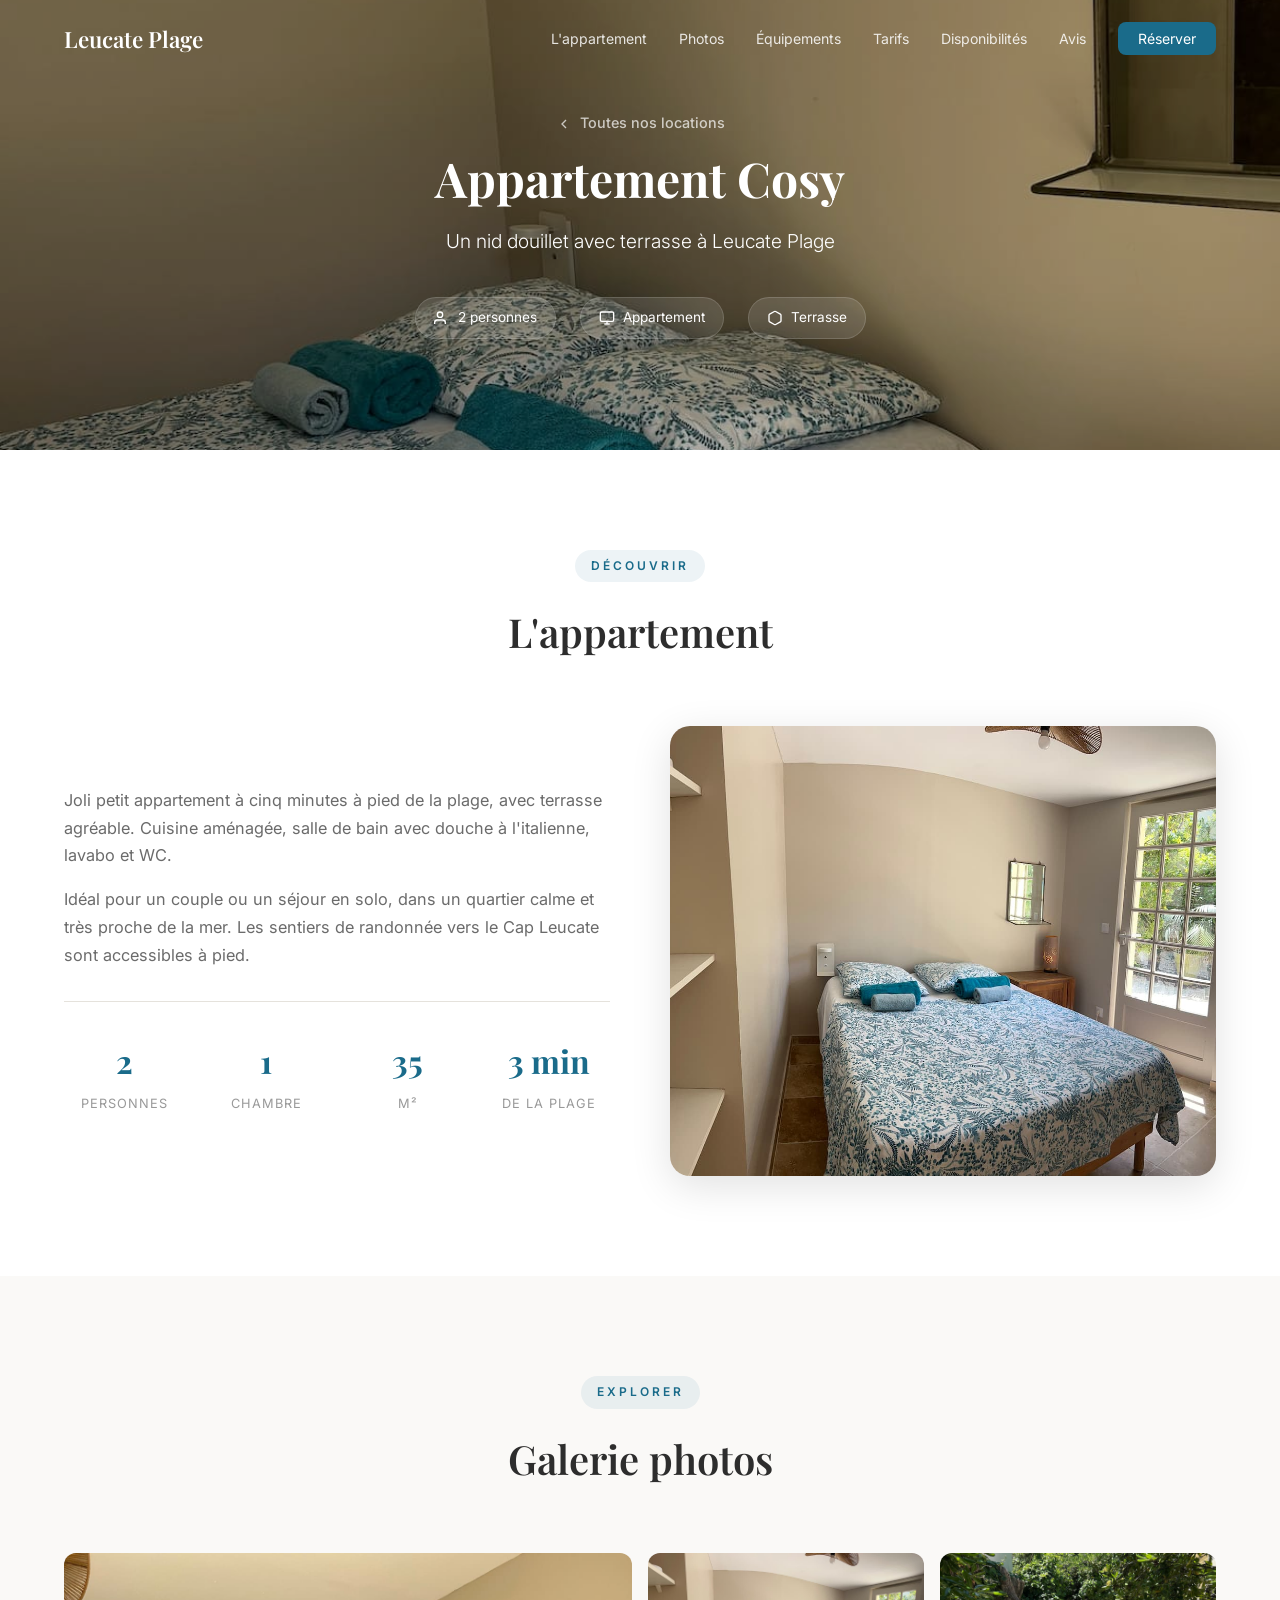
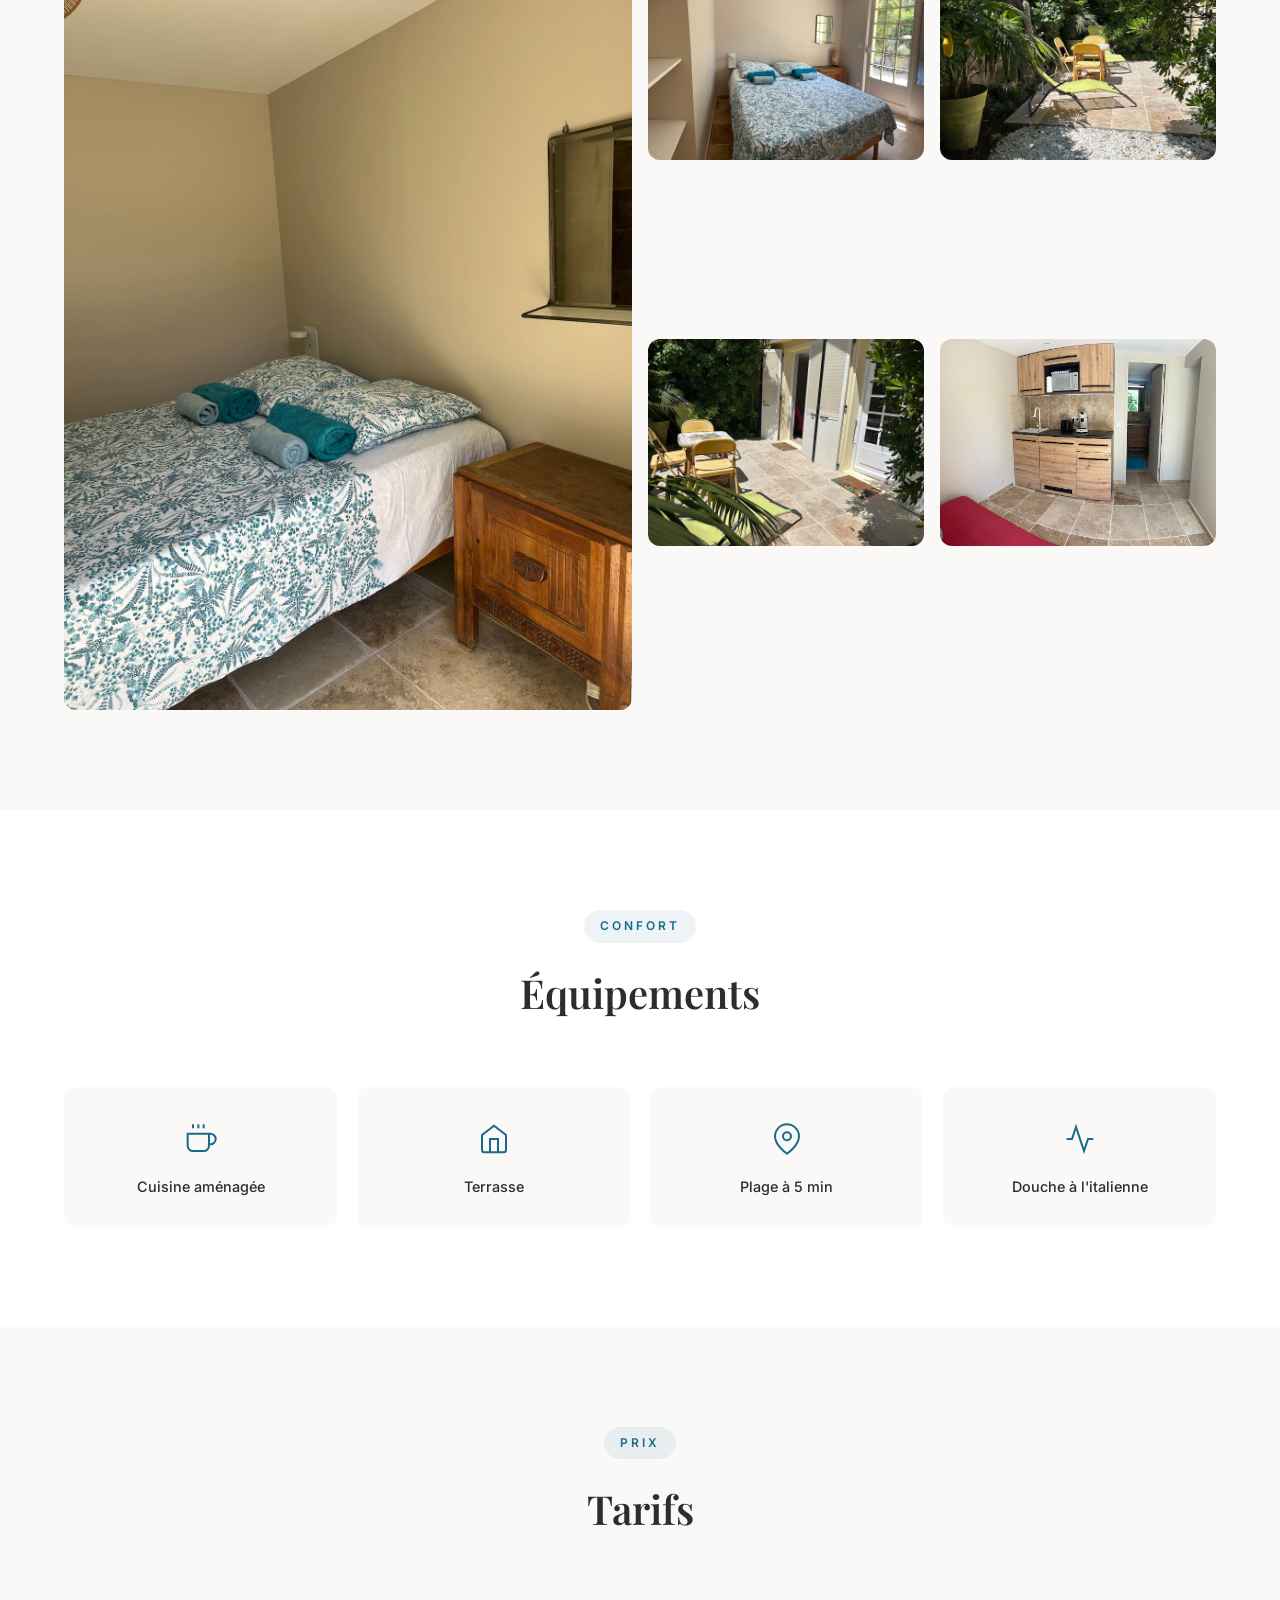
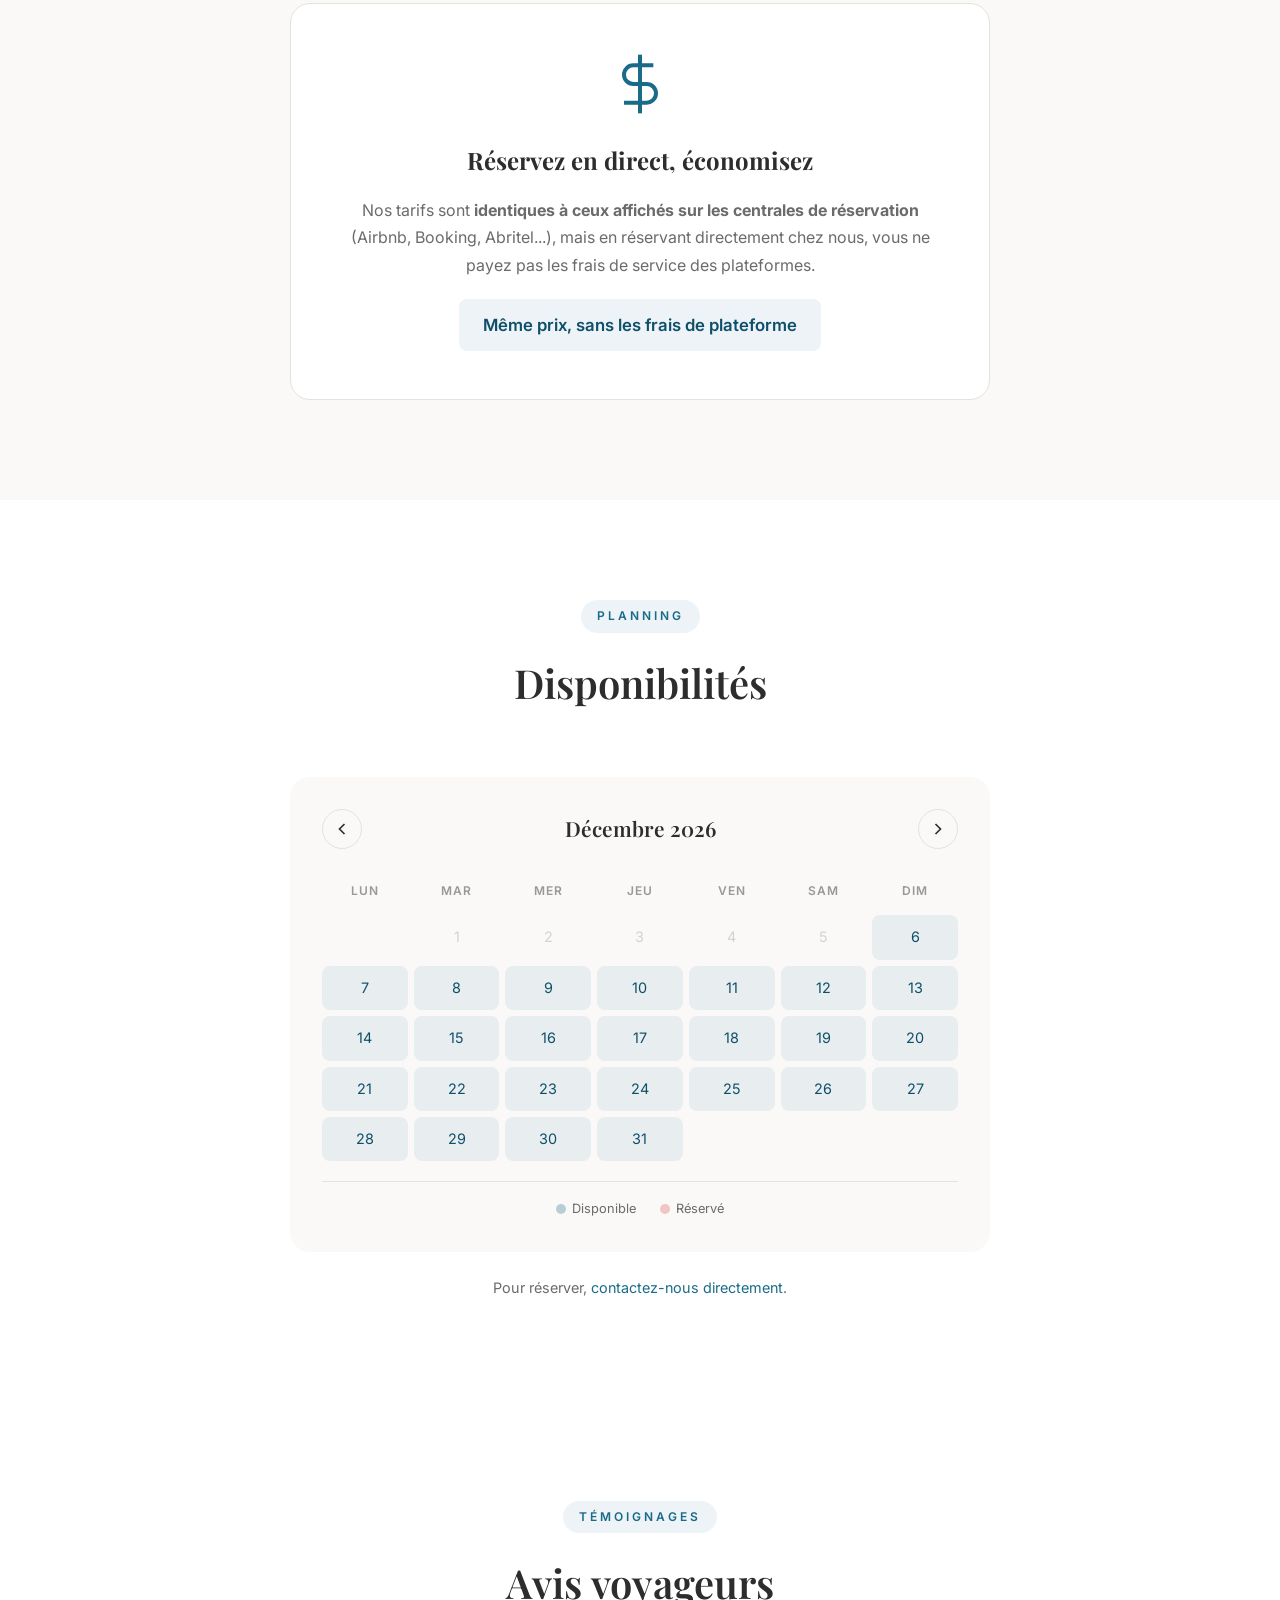
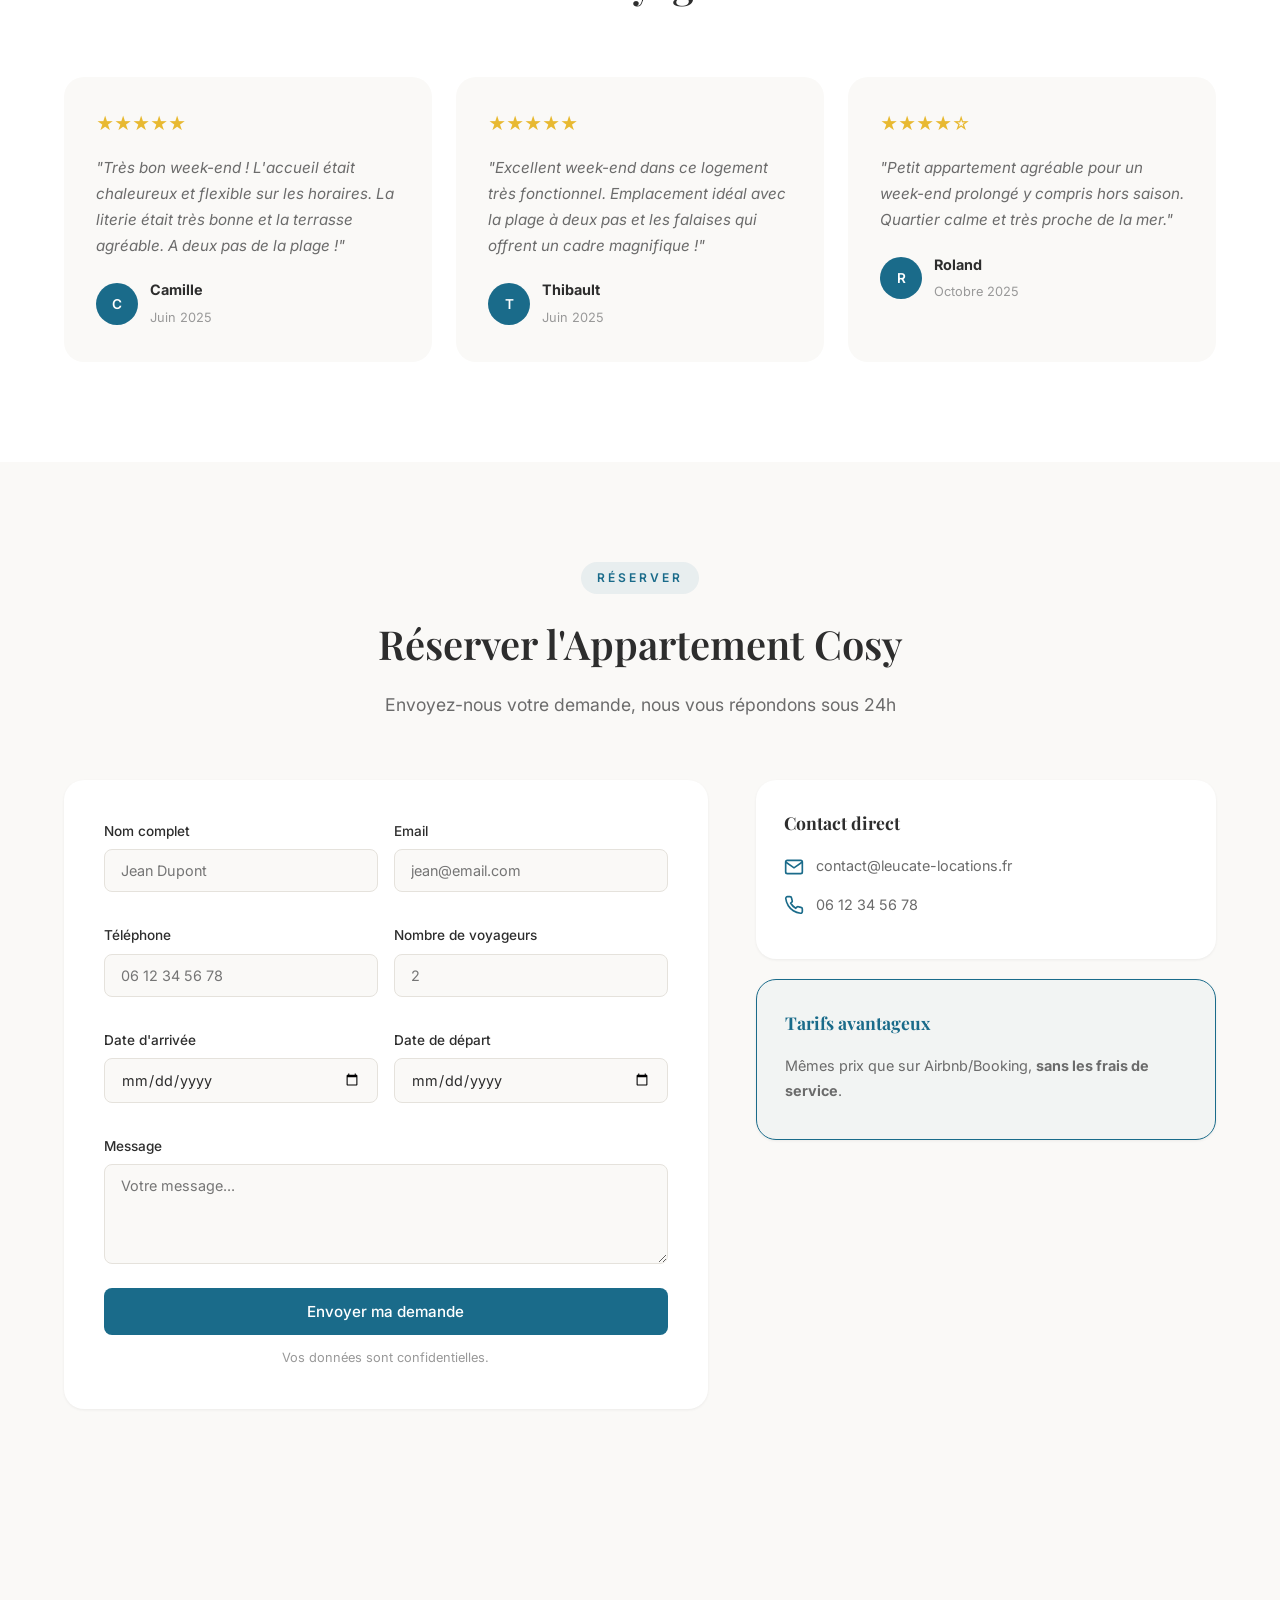
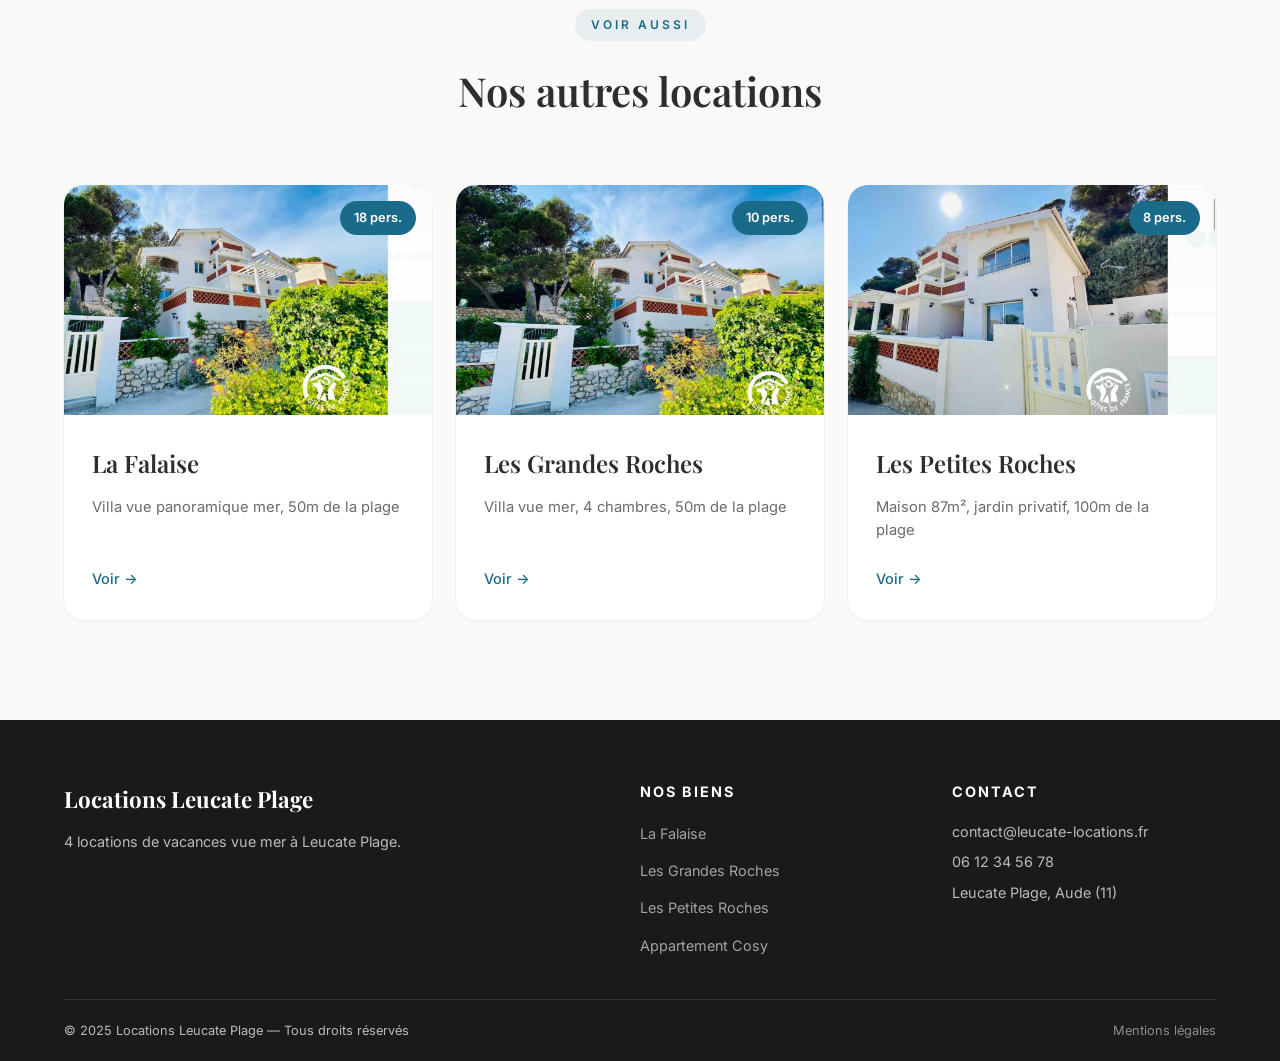
==== appartement-cosy.html @ b5c6556d "Site locations Leucate Plage — 4 propriétés avec photos Airbnb Co-Authored-By: Claude Opus 4.6 <nore" ====
<!DOCTYPE html>
<html lang="fr">
<head>
  <meta charset="UTF-8">
  <meta name="viewport" content="width=device-width, initial-scale=1.0">
  <title>Appartement Cosy — Terrasse, 2 personnes — Leucate Plage</title>
  <meta name="description" content="Appartement cosy avec terrasse à Leucate Plage, idéal pour un couple. Réservez en direct et économisez les frais de plateforme.">
  <link rel="stylesheet" href="css/style.css">
  <link rel="preconnect" href="https://fonts.googleapis.com">
  <link rel="preconnect" href="https://fonts.gstatic.com" crossorigin>
  <link href="https://fonts.googleapis.com/css2?family=Playfair+Display:wght@400;600;700&family=Inter:wght@300;400;500;600&display=swap" rel="stylesheet">
</head>
<body>

  <nav class="navbar" id="navbar">
    <div class="nav-container">
      <a href="index.html" class="nav-logo">Leucate Plage</a>
      <button class="nav-toggle" id="navToggle" aria-label="Menu"><span></span><span></span><span></span></button>
      <ul class="nav-links" id="navLinks">
        <li><a href="#presentation">L'appartement</a></li>
        <li><a href="#galerie">Photos</a></li>
        <li><a href="#equipements">Équipements</a></li>
        <li><a href="#tarifs">Tarifs</a></li>
        <li><a href="#disponibilites">Disponibilités</a></li>
        <li><a href="#avis">Avis</a></li>
        <li><a href="#contact" class="nav-cta">Réserver</a></li>
      </ul>
    </div>
  </nav>

  <header class="hero hero-compact" id="hero" style="background-image: url('images/appart-cosy-1.jpg'); background-size: cover; background-position: center;">
    <div class="hero-overlay"></div>
    <div class="hero-content">
      <a href="index.html" class="back-link"><svg width="16" height="16" viewBox="0 0 24 24" fill="none" stroke="currentColor" stroke-width="2"><polyline points="15 18 9 12 15 6"/></svg> Toutes nos locations</a>
      <h1 class="hero-title">Appartement Cosy</h1>
      <p class="hero-subtitle">Un nid douillet avec terrasse à Leucate Plage</p>
      <div class="hero-badges">
        <span class="badge"><svg width="16" height="16" viewBox="0 0 24 24" fill="none" stroke="currentColor" stroke-width="2"><path d="M17 21v-2a4 4 0 0 0-4-4H5a4 4 0 0 0-4 4v2"/><circle cx="9" cy="7" r="4"/></svg> 2 personnes</span>
        <span class="badge"><svg width="16" height="16" viewBox="0 0 24 24" fill="none" stroke="currentColor" stroke-width="2"><rect x="2" y="3" width="20" height="14" rx="2" ry="2"/><line x1="8" y1="21" x2="16" y2="21"/><line x1="12" y1="17" x2="12" y2="21"/></svg> Appartement</span>
        <span class="badge"><svg width="16" height="16" viewBox="0 0 24 24" fill="none" stroke="currentColor" stroke-width="2"><path d="M21 16V8a2 2 0 0 0-1-1.73l-7-4a2 2 0 0 0-2 0l-7 4A2 2 0 0 0 3 8v8a2 2 0 0 0 1 1.73l7 4a2 2 0 0 0 2 0l7-4A2 2 0 0 0 21 16z"/></svg> Terrasse</span>
      </div>
    </div>
  </header>

  <section class="section presentation" id="presentation">
    <div class="container">
      <div class="section-header"><span class="section-tag">Découvrir</span><h2>L'appartement</h2></div>
      <div class="presentation-grid">
        <div class="presentation-text">
          <p>Joli petit appartement à cinq minutes à pied de la plage, avec terrasse agréable. Cuisine aménagée, salle de bain avec douche à l'italienne, lavabo et WC.</p>
          <p>Idéal pour un couple ou un séjour en solo, dans un quartier calme et très proche de la mer. Les sentiers de randonnée vers le Cap Leucate sont accessibles à pied.</p>
          <div class="presentation-highlights">
            <div class="highlight"><span class="highlight-number">2</span><span class="highlight-label">Personnes</span></div>
            <div class="highlight"><span class="highlight-number">1</span><span class="highlight-label">Chambre</span></div>
            <div class="highlight"><span class="highlight-number">35</span><span class="highlight-label">m²</span></div>
            <div class="highlight"><span class="highlight-number">3 min</span><span class="highlight-label">de la plage</span></div>
          </div>
        </div>
        <div class="presentation-image">
          <img src="images/appart-cosy-2.jpg" alt="Appartement Cosy — Intérieur" loading="lazy">
        </div>
      </div>
    </div>
  </section>

  <section class="section galerie" id="galerie">
    <div class="container">
      <div class="section-header"><span class="section-tag">Explorer</span><h2>Galerie photos</h2></div>
      <div class="galerie-grid">
        <div class="galerie-item"><img src="images/appart-cosy-1.jpg" alt="Chambre" loading="lazy" data-label="Chambre"></div>
        <div class="galerie-item"><img src="images/appart-cosy-2.jpg" alt="Séjour" loading="lazy" data-label="Séjour"></div>
        <div class="galerie-item"><img src="images/appart-cosy-3.jpg" alt="Vue extérieure" loading="lazy" data-label="Vue extérieure"></div>
        <div class="galerie-item"><img src="images/appart-cosy-4.jpg" alt="Cuisine" loading="lazy" data-label="Cuisine"></div>
        <div class="galerie-item"><img src="images/appart-cosy-5.jpg" alt="Salle de bain" loading="lazy" data-label="Salle de bain"></div>
      </div>
    </div>
    <div class="lightbox" id="lightbox"><button class="lightbox-close" aria-label="Fermer">&times;</button><button class="lightbox-prev" aria-label="Précédent">&#10094;</button><button class="lightbox-next" aria-label="Suivant">&#10095;</button><div class="lightbox-content"><img class="lightbox-image" src="" alt=""></div><p class="lightbox-caption"></p></div>
  </section>

  <section class="section equipements" id="equipements">
    <div class="container">
      <div class="section-header"><span class="section-tag">Confort</span><h2>Équipements</h2></div>
      <div class="equipements-grid">
        <div class="equip-card"><div class="equip-icon"><svg viewBox="0 0 24 24" fill="none" stroke="currentColor" stroke-width="1.5"><path d="M18 8h1a4 4 0 0 1 0 8h-1"/><path d="M2 8h16v9a4 4 0 0 1-4 4H6a4 4 0 0 1-4-4V8z"/><line x1="6" y1="1" x2="6" y2="4"/><line x1="10" y1="1" x2="10" y2="4"/><line x1="14" y1="1" x2="14" y2="4"/></svg></div><span>Cuisine aménagée</span></div>
        <div class="equip-card"><div class="equip-icon"><svg viewBox="0 0 24 24" fill="none" stroke="currentColor" stroke-width="1.5"><path d="M3 9l9-7 9 7v11a2 2 0 0 1-2 2H5a2 2 0 0 1-2-2z"/><polyline points="9 22 9 12 15 12 15 22"/></svg></div><span>Terrasse</span></div>
        <div class="equip-card"><div class="equip-icon"><svg viewBox="0 0 24 24" fill="none" stroke="currentColor" stroke-width="1.5"><path d="M21 10c0 7-9 13-9 13s-9-6-9-13a9 9 0 0 1 18 0z"/><circle cx="12" cy="10" r="3"/></svg></div><span>Plage à 5 min</span></div>
        <div class="equip-card"><div class="equip-icon"><svg viewBox="0 0 24 24" fill="none" stroke="currentColor" stroke-width="1.5"><path d="M22 12h-4l-3 9L9 3l-3 9H2"/></svg></div><span>Douche à l'italienne</span></div>
      </div>
    </div>
  </section>

  <section class="section tarifs" id="tarifs">
    <div class="container">
      <div class="section-header"><span class="section-tag">Prix</span><h2>Tarifs</h2></div>
      <div class="tarif-direct">
        <div class="tarif-icon"><svg viewBox="0 0 24 24" fill="none" stroke="currentColor" stroke-width="1.5"><line x1="12" y1="1" x2="12" y2="23"/><path d="M17 5H9.5a3.5 3.5 0 0 0 0 7h5a3.5 3.5 0 0 1 0 7H6"/></svg></div>
        <h3>Réservez en direct, économisez</h3>
        <p>Nos tarifs sont <strong>identiques à ceux affichés sur les centrales de réservation</strong> (Airbnb, Booking, Abritel...), mais en réservant directement chez nous, vous ne payez pas les frais de service des plateformes.</p>
        <span class="tarif-highlight">Même prix, sans les frais de plateforme</span>
      </div>
    </div>
  </section>

  <section class="section disponibilites" id="disponibilites">
    <div class="container">
      <div class="section-header"><span class="section-tag">Planning</span><h2>Disponibilités</h2></div>
      <div class="calendar-wrapper">
        <div class="calendar-nav"><button class="calendar-prev" id="calendarPrev" aria-label="Mois précédent"><svg width="20" height="20" viewBox="0 0 24 24" fill="none" stroke="currentColor" stroke-width="2"><polyline points="15 18 9 12 15 6"/></svg></button><h3 class="calendar-month" id="calendarMonth"></h3><button class="calendar-next" id="calendarNext" aria-label="Mois suivant"><svg width="20" height="20" viewBox="0 0 24 24" fill="none" stroke="currentColor" stroke-width="2"><polyline points="9 18 15 12 9 6"/></svg></button></div>
        <div class="calendar-grid" id="calendarGrid"><div class="calendar-day-header">Lun</div><div class="calendar-day-header">Mar</div><div class="calendar-day-header">Mer</div><div class="calendar-day-header">Jeu</div><div class="calendar-day-header">Ven</div><div class="calendar-day-header">Sam</div><div class="calendar-day-header">Dim</div></div>
        <div class="calendar-legend"><span class="legend-item"><span class="legend-dot available"></span> Disponible</span><span class="legend-item"><span class="legend-dot booked"></span> Réservé</span></div>
      </div>
      <p class="dispo-note">Pour réserver, <a href="#contact">contactez-nous directement</a>.</p>
    </div>
  </section>

  <section class="section avis" id="avis">
    <div class="container">
      <div class="section-header"><span class="section-tag">Témoignages</span><h2>Avis voyageurs</h2></div>
      <div class="avis-grid">
        <div class="avis-card"><div class="avis-stars"><span>&#9733;</span><span>&#9733;</span><span>&#9733;</span><span>&#9733;</span><span>&#9733;</span></div><p class="avis-text">"Très bon week-end ! L'accueil était chaleureux et flexible sur les horaires. La literie était très bonne et la terrasse agréable. A deux pas de la plage !"</p><div class="avis-author"><div class="avis-avatar">C</div><div><strong>Camille</strong><span>Juin 2025</span></div></div></div>
        <div class="avis-card"><div class="avis-stars"><span>&#9733;</span><span>&#9733;</span><span>&#9733;</span><span>&#9733;</span><span>&#9733;</span></div><p class="avis-text">"Excellent week-end dans ce logement très fonctionnel. Emplacement idéal avec la plage à deux pas et les falaises qui offrent un cadre magnifique !"</p><div class="avis-author"><div class="avis-avatar">T</div><div><strong>Thibault</strong><span>Juin 2025</span></div></div></div>
        <div class="avis-card"><div class="avis-stars"><span>&#9733;</span><span>&#9733;</span><span>&#9733;</span><span>&#9733;</span><span>&#9734;</span></div><p class="avis-text">"Petit appartement agréable pour un week-end prolongé y compris hors saison. Quartier calme et très proche de la mer."</p><div class="avis-author"><div class="avis-avatar">R</div><div><strong>Roland</strong><span>Octobre 2025</span></div></div></div>
      </div>
    </div>
  </section>

  <section class="section contact" id="contact">
    <div class="container">
      <div class="section-header"><span class="section-tag">Réserver</span><h2>Réserver l'Appartement Cosy</h2><p class="section-desc">Envoyez-nous votre demande, nous vous répondons sous 24h</p></div>
      <div class="contact-grid">
        <form class="contact-form" id="contactForm" action="#" method="POST">
          <input type="hidden" name="logement" value="Appartement Cosy">
          <div class="form-row"><div class="form-group"><label for="nom">Nom complet</label><input type="text" id="nom" name="nom" required placeholder="Jean Dupont"></div><div class="form-group"><label for="email">Email</label><input type="email" id="email" name="email" required placeholder="jean@email.com"></div></div>
          <div class="form-row"><div class="form-group"><label for="telephone">Téléphone</label><input type="tel" id="telephone" name="telephone" placeholder="06 12 34 56 78"></div><div class="form-group"><label for="voyageurs">Nombre de voyageurs</label><input type="number" id="voyageurs" name="voyageurs" min="1" max="2" placeholder="2"></div></div>
          <div class="form-row"><div class="form-group"><label for="arrivee">Date d'arrivée</label><input type="date" id="arrivee" name="arrivee"></div><div class="form-group"><label for="depart">Date de départ</label><input type="date" id="depart" name="depart"></div></div>
          <div class="form-group"><label for="message">Message</label><textarea id="message" name="message" rows="4" placeholder="Votre message..."></textarea></div>
          <button type="submit" class="btn btn-primary btn-full">Envoyer ma demande</button><p class="form-note">Vos données sont confidentielles.</p>
        </form>
        <div class="contact-info">
          <div class="contact-info-card"><h3>Contact direct</h3><div class="contact-detail"><svg width="20" height="20" viewBox="0 0 24 24" fill="none" stroke="currentColor" stroke-width="2"><path d="M4 4h16c1.1 0 2 .9 2 2v12c0 1.1-.9 2-2 2H4c-1.1 0-2-.9-2-2V6c0-1.1.9-2 2-2z"/><polyline points="22,6 12,13 2,6"/></svg><a href="mailto:contact@leucate-locations.fr">contact@leucate-locations.fr</a></div><div class="contact-detail"><svg width="20" height="20" viewBox="0 0 24 24" fill="none" stroke="currentColor" stroke-width="2"><path d="M22 16.92v3a2 2 0 0 1-2.18 2 19.79 19.79 0 0 1-8.63-3.07 19.5 19.5 0 0 1-6-6 19.79 19.79 0 0 1-3.07-8.67A2 2 0 0 1 4.11 2h3a2 2 0 0 1 2 1.72c.127.96.361 1.903.7 2.81a2 2 0 0 1-.45 2.11L8.09 9.91a16 16 0 0 0 6 6l1.27-1.27a2 2 0 0 1 2.11-.45c.907.339 1.85.573 2.81.7A2 2 0 0 1 22 16.92z"/></svg><a href="tel:+33612345678">06 12 34 56 78</a></div></div>
          <div class="contact-info-card tarif-direct-card"><h3>Tarifs avantageux</h3><p>Mêmes prix que sur Airbnb/Booking, <strong>sans les frais de service</strong>.</p></div>
        </div>
      </div>
    </div>
  </section>

  <section class="section autres-biens">
    <div class="container">
      <div class="section-header"><span class="section-tag">Voir aussi</span><h2>Nos autres locations</h2></div>
      <div class="autres-biens-grid">
        <a href="la-falaise.html" class="property-card"><div class="property-image"><img src="images/falaise-1.jpg" alt="La Falaise"><div class="property-badge">18 pers.</div></div><div class="property-info"><h3>La Falaise</h3><p class="property-desc">Villa vue panoramique mer, 50m de la plage</p><span class="property-cta">Voir &rarr;</span></div></a>
        <a href="les-grandes-roches.html" class="property-card"><div class="property-image"><img src="images/grandes-roches-1.jpg" alt="Les Grandes Roches"><div class="property-badge">10 pers.</div></div><div class="property-info"><h3>Les Grandes Roches</h3><p class="property-desc">Villa vue mer, 4 chambres, 50m de la plage</p><span class="property-cta">Voir &rarr;</span></div></a>
        <a href="les-petites-roches.html" class="property-card"><div class="property-image"><img src="images/petites-roches-1.jpg" alt="Les Petites Roches"><div class="property-badge">8 pers.</div></div><div class="property-info"><h3>Les Petites Roches</h3><p class="property-desc">Maison 87m², jardin privatif, 100m de la plage</p><span class="property-cta">Voir &rarr;</span></div></a>
      </div>
    </div>
  </section>

  <footer class="footer"><div class="container"><div class="footer-grid"><div class="footer-brand"><h3>Locations Leucate Plage</h3><p>4 locations de vacances vue mer à Leucate Plage.</p></div><div class="footer-links"><h4>Nos biens</h4><ul><li><a href="la-falaise.html">La Falaise</a></li><li><a href="les-grandes-roches.html">Les Grandes Roches</a></li><li><a href="les-petites-roches.html">Les Petites Roches</a></li><li><a href="appartement-cosy.html">Appartement Cosy</a></li></ul></div><div class="footer-contact"><h4>Contact</h4><p>contact@leucate-locations.fr</p><p>06 12 34 56 78</p><p>Leucate Plage, Aude (11)</p></div></div><div class="footer-bottom"><p>&copy; 2025 Locations Leucate Plage — Tous droits réservés</p><a href="#" class="footer-legal">Mentions légales</a></div></div></footer>

  <script src="js/main.js"></script>
</body>
</html>
---- css/style.css ----
/* ====== VARIABLES ====== */
:root {
  --color-primary: #1a6b8a;
  --color-primary-light: #2d95b6;
  --color-primary-dark: #0e4f6a;
  --color-accent: #d4a574;
  --color-accent-light: #e8c9a6;
  --color-bg: #faf9f7;
  --color-bg-alt: #f2efe9;
  --color-bg-dark: #1a1a1a;
  --color-text: #2d2d2d;
  --color-text-light: #6b6b6b;
  --color-text-muted: #999;
  --color-white: #ffffff;
  --color-border: #e5e2dc;
  --color-star: #e8b931;
  --font-heading: 'Playfair Display', Georgia, serif;
  --font-body: 'Inter', -apple-system, BlinkMacSystemFont, sans-serif;
  --radius-sm: 8px;
  --radius-md: 12px;
  --radius-lg: 20px;
  --shadow-sm: 0 1px 3px rgba(0,0,0,0.06);
  --shadow-md: 0 4px 20px rgba(0,0,0,0.08);
  --shadow-lg: 0 10px 40px rgba(0,0,0,0.12);
  --transition: 0.3s cubic-bezier(0.4, 0, 0.2, 1);
  --container-max: 1200px;
}

/* ====== RESET ====== */
*, *::before, *::after { margin: 0; padding: 0; box-sizing: border-box; }
html { scroll-behavior: smooth; font-size: 16px; }
body { font-family: var(--font-body); color: var(--color-text); background: var(--color-bg); line-height: 1.7; -webkit-font-smoothing: antialiased; }
img { max-width: 100%; height: auto; display: block; }
a { color: var(--color-primary); text-decoration: none; transition: color var(--transition); }
a:hover { color: var(--color-primary-light); }
ul { list-style: none; }

/* ====== UTILITIES ====== */
.container { max-width: var(--container-max); margin: 0 auto; padding: 0 24px; }
.section { padding: 100px 0; }
.section-header { text-align: center; margin-bottom: 60px; }
.section-tag {
  display: inline-block; font-size: 0.75rem; font-weight: 600;
  text-transform: uppercase; letter-spacing: 3px; color: var(--color-primary);
  background: rgba(26, 107, 138, 0.08); padding: 6px 16px; border-radius: 20px; margin-bottom: 16px;
}
.section-header h2 { font-family: var(--font-heading); font-size: 2.5rem; font-weight: 600; margin-bottom: 12px; }
.section-desc { font-size: 1.1rem; color: var(--color-text-light); max-width: 560px; margin: 0 auto; }

.btn {
  display: inline-flex; align-items: center; justify-content: center;
  padding: 14px 32px; font-family: var(--font-body); font-size: 0.95rem; font-weight: 500;
  border-radius: var(--radius-sm); border: none; cursor: pointer; transition: all var(--transition); gap: 8px;
}
.btn-primary { background: var(--color-primary); color: var(--color-white); }
.btn-primary:hover { background: var(--color-primary-dark); color: var(--color-white); transform: translateY(-2px); box-shadow: 0 6px 20px rgba(26,107,138,0.3); }
.btn-secondary { background: rgba(255,255,255,0.15); color: var(--color-white); border: 1.5px solid rgba(255,255,255,0.4); backdrop-filter: blur(4px); }
.btn-secondary:hover { background: rgba(255,255,255,0.25); color: var(--color-white); transform: translateY(-2px); }
.btn-outline { background: transparent; color: var(--color-primary); border: 1.5px solid var(--color-primary); }
.btn-outline:hover { background: var(--color-primary); color: var(--color-white); transform: translateY(-2px); }
.btn-full { width: 100%; }

/* ====== IMAGE PLACEHOLDER ====== */
.image-placeholder {
  background: linear-gradient(135deg, #e8e4dd 0%, #d5d0c7 100%);
  display: flex; flex-direction: column; align-items: center; justify-content: center; gap: 8px;
  color: var(--color-text-muted); width: 100%; height: 100%; min-height: 200px;
  border-radius: var(--radius-md); font-size: 0.8rem;
}

/* ====== NAVBAR ====== */
.navbar {
  position: fixed; top: 0; left: 0; right: 0; z-index: 1000;
  padding: 20px 0; transition: all var(--transition);
}
.navbar.scrolled {
  background: rgba(255,255,255,0.95); backdrop-filter: blur(20px);
  padding: 12px 0; box-shadow: var(--shadow-sm);
}
.nav-container {
  max-width: var(--container-max); margin: 0 auto; padding: 0 24px;
  display: flex; align-items: center; justify-content: space-between;
}
.nav-logo { font-family: var(--font-heading); font-size: 1.4rem; font-weight: 600; color: var(--color-white); transition: color var(--transition); }
.navbar.scrolled .nav-logo { color: var(--color-text); }
.nav-links { display: flex; align-items: center; gap: 32px; }
.nav-links a {
  font-size: 0.88rem; font-weight: 400; color: rgba(255,255,255,0.85);
  transition: color var(--transition); position: relative;
}
.nav-links a::after {
  content: ''; position: absolute; bottom: -4px; left: 0; width: 0; height: 1.5px;
  background: var(--color-primary); transition: width var(--transition);
}
.nav-links a:hover::after { width: 100%; }
.navbar.scrolled .nav-links a { color: var(--color-text-light); }
.navbar.scrolled .nav-links a:hover { color: var(--color-primary); }
.nav-cta { background: var(--color-primary) !important; color: var(--color-white) !important; padding: 8px 20px; border-radius: var(--radius-sm); }
.nav-cta:hover { background: var(--color-primary-dark) !important; }
.nav-cta::after { display: none !important; }
.nav-toggle { display: none; flex-direction: column; gap: 5px; background: none; border: none; cursor: pointer; padding: 4px; }
.nav-toggle span { width: 24px; height: 2px; background: var(--color-white); transition: all var(--transition); border-radius: 2px; }
.navbar.scrolled .nav-toggle span { background: var(--color-text); }

/* ====== HERO ====== */
.hero {
  position: relative; min-height: 100vh; display: flex; align-items: center; justify-content: center;
  background: linear-gradient(135deg, #1a5a7a 0%, #0c3450 50%, #1a6b8a 100%); overflow: hidden;
}
.hero-overlay { position: absolute; inset: 0; background: rgba(0,0,0,0.3); z-index: 1; }
.hero-content { position: relative; z-index: 2; text-align: center; color: var(--color-white); padding: 0 24px; max-width: 800px; }
.hero-subtitle-top { font-size: 1rem; font-weight: 300; letter-spacing: 4px; text-transform: uppercase; opacity: 0.8; margin-bottom: 12px; animation: fadeInUp 0.8s ease both; }
.hero-title { font-family: var(--font-heading); font-size: 4rem; font-weight: 700; line-height: 1.1; margin-bottom: 20px; animation: fadeInUp 0.8s ease 0.15s both; }
.hero-subtitle { font-size: 1.2rem; font-weight: 300; opacity: 0.9; margin-bottom: 40px; animation: fadeInUp 0.8s ease 0.3s both; }
.hero-buttons { display: flex; gap: 16px; justify-content: center; flex-wrap: wrap; animation: fadeInUp 0.8s ease 0.45s both; }
.hero-scroll { position: absolute; bottom: 32px; left: 50%; transform: translateX(-50%); z-index: 2; animation: bounce 2s infinite; }
.hero-scroll a { color: rgba(255,255,255,0.6); }
.hero-scroll a:hover { color: var(--color-white); }

/* Hero compact pour pages détail */
.hero-compact { min-height: 50vh; }
.hero-compact .hero-title { font-size: 3rem; }
.hero-badges { display: flex; gap: 24px; justify-content: center; flex-wrap: wrap; animation: fadeInUp 0.8s ease 0.6s both; }
.badge {
  display: inline-flex; align-items: center; gap: 8px;
  background: rgba(255,255,255,0.12); backdrop-filter: blur(4px);
  padding: 8px 18px; border-radius: 30px; font-size: 0.85rem; font-weight: 400;
  border: 1px solid rgba(255,255,255,0.15);
}

@keyframes fadeInUp { from { opacity: 0; transform: translateY(30px); } to { opacity: 1; transform: translateY(0); } }
@keyframes bounce {
  0%, 20%, 50%, 80%, 100% { transform: translateX(-50%) translateY(0); }
  40% { transform: translateX(-50%) translateY(-8px); }
  60% { transform: translateX(-50%) translateY(-4px); }
}

/* ====== PROPERTIES GRID (homepage) ====== */
.properties-grid {
  display: grid; grid-template-columns: repeat(2, 1fr); gap: 32px;
}
.property-card {
  display: flex; flex-direction: column; background: var(--color-white);
  border-radius: var(--radius-lg); overflow: hidden; box-shadow: var(--shadow-sm);
  transition: all var(--transition); text-decoration: none; color: var(--color-text);
}
.property-card:hover {
  transform: translateY(-6px); box-shadow: var(--shadow-lg); color: var(--color-text);
}
.property-image { position: relative; aspect-ratio: 16/10; overflow: hidden; }
.property-image .image-placeholder { min-height: unset; height: 100%; border-radius: 0; }
.property-image img { width: 100%; height: 100%; object-fit: cover; transition: transform var(--transition); }
.property-card:hover .property-image img { transform: scale(1.05); }
.property-badge {
  position: absolute; top: 16px; right: 16px;
  background: var(--color-primary); color: var(--color-white);
  padding: 6px 14px; border-radius: 20px; font-size: 0.8rem; font-weight: 600;
}
.property-info { padding: 28px; display: flex; flex-direction: column; gap: 8px; flex: 1; }
.property-info h3 { font-family: var(--font-heading); font-size: 1.5rem; font-weight: 600; }
.property-location {
  display: flex; align-items: center; gap: 6px; font-size: 0.85rem; color: var(--color-text-muted);
}
.property-desc { font-size: 0.92rem; color: var(--color-text-light); line-height: 1.6; margin: 4px 0; }
.property-features { display: flex; flex-wrap: wrap; gap: 12px; margin-top: 8px; }
.property-features span {
  display: inline-flex; align-items: center; gap: 5px;
  font-size: 0.8rem; color: var(--color-text-light);
  background: var(--color-bg); padding: 4px 10px; border-radius: 6px;
}
.property-features svg { color: var(--color-primary); }
.property-cta {
  display: inline-block; margin-top: auto; padding-top: 12px;
  font-size: 0.9rem; font-weight: 500; color: var(--color-primary);
}
.property-card:hover .property-cta { color: var(--color-primary-dark); }

/* ====== AVANTAGES ====== */
.pourquoi { background: var(--color-white); }
.avantages-grid { display: grid; grid-template-columns: repeat(3, 1fr); gap: 32px; }
.avantage-card {
  text-align: center; padding: 40px 28px; background: var(--color-bg);
  border-radius: var(--radius-lg); transition: all var(--transition);
}
.avantage-card:hover { transform: translateY(-4px); box-shadow: var(--shadow-md); }
.avantage-icon { width: 56px; height: 56px; margin: 0 auto 20px; color: var(--color-primary); }
.avantage-icon svg { width: 100%; height: 100%; }
.avantage-card h3 { font-family: var(--font-heading); font-size: 1.2rem; margin-bottom: 12px; }
.avantage-card p { font-size: 0.9rem; color: var(--color-text-light); }

/* ====== PRÉSENTATION (page détail) ====== */
.presentation { background: var(--color-white); }
.presentation-grid { display: grid; grid-template-columns: 1fr 1fr; gap: 60px; align-items: center; }
.presentation-text p { margin-bottom: 16px; color: var(--color-text-light); font-size: 1.02rem; }
.presentation-highlights { display: grid; grid-template-columns: repeat(4, 1fr); gap: 20px; margin-top: 32px; padding-top: 32px; border-top: 1px solid var(--color-border); }
.highlight { text-align: center; }
.highlight-number { display: block; font-family: var(--font-heading); font-size: 2rem; font-weight: 700; color: var(--color-primary); }
.highlight-label { font-size: 0.8rem; color: var(--color-text-muted); text-transform: uppercase; letter-spacing: 1px; }
.presentation-image { border-radius: var(--radius-lg); overflow: hidden; box-shadow: var(--shadow-lg); }
.presentation-image img { width: 100%; height: 100%; object-fit: cover; display: block; min-height: 450px; }
.presentation-image .image-placeholder { min-height: 450px; border-radius: 0; }

/* ====== GALERIE ====== */
.galerie { background: var(--color-bg); }
.galerie-grid { display: grid; grid-template-columns: repeat(4, 1fr); gap: 16px; }
.galerie-item { border-radius: var(--radius-md); overflow: hidden; cursor: pointer; transition: all var(--transition); aspect-ratio: 4/3; }
.galerie-item:hover { transform: scale(1.02); box-shadow: var(--shadow-md); }
.galerie-item .image-placeholder { min-height: unset; height: 100%; border-radius: 0; }
.galerie-item img { width: 100%; height: 100%; object-fit: cover; display: block; }
.galerie-item:nth-child(1) { grid-column: span 2; grid-row: span 2; aspect-ratio: auto; }

/* Lightbox */
.lightbox { display: none; position: fixed; inset: 0; background: rgba(0,0,0,0.92); z-index: 2000; align-items: center; justify-content: center; flex-direction: column; padding: 40px; }
.lightbox.active { display: flex; }
.lightbox-close { position: absolute; top: 20px; right: 24px; background: none; border: none; color: white; font-size: 2rem; cursor: pointer; padding: 8px; z-index: 10; }
.lightbox-prev, .lightbox-next { position: absolute; top: 50%; transform: translateY(-50%); background: rgba(255,255,255,0.1); border: none; color: white; font-size: 1.5rem; cursor: pointer; padding: 16px; border-radius: 50%; transition: background var(--transition); }
.lightbox-prev:hover, .lightbox-next:hover { background: rgba(255,255,255,0.2); }
.lightbox-prev { left: 24px; }
.lightbox-next { right: 24px; }
.lightbox-content { max-width: 900px; max-height: 70vh; border-radius: var(--radius-md); overflow: hidden; }
.lightbox-image { max-width: 100%; max-height: 70vh; object-fit: contain; display: block; }
.lightbox-placeholder { min-height: 400px; min-width: 600px; border-radius: 0; }
.lightbox-caption { color: rgba(255,255,255,0.7); margin-top: 16px; font-size: 0.95rem; }

/* ====== ÉQUIPEMENTS ====== */
.equipements { background: var(--color-white); }
.equipements-grid { display: grid; grid-template-columns: repeat(4, 1fr); gap: 20px; }
.equip-card {
  display: flex; flex-direction: column; align-items: center; gap: 12px;
  padding: 28px 16px; background: var(--color-bg); border-radius: var(--radius-md);
  transition: all var(--transition); text-align: center;
}
.equip-card:hover { transform: translateY(-4px); box-shadow: var(--shadow-md); background: var(--color-white); }
.equip-icon { width: 48px; height: 48px; display: flex; align-items: center; justify-content: center; color: var(--color-primary); }
.equip-icon svg { width: 32px; height: 32px; }
.equip-card span { font-size: 0.9rem; font-weight: 500; color: var(--color-text); }

/* ====== TARIFS ====== */
.tarifs { background: var(--color-bg); }
.tarif-direct {
  max-width: 700px; margin: 0 auto; text-align: center;
  background: var(--color-white); border-radius: var(--radius-lg); padding: 48px 40px;
  border: 1.5px solid var(--color-border);
}
.tarif-direct .tarif-icon { width: 64px; height: 64px; margin: 0 auto 24px; color: var(--color-primary); }
.tarif-direct .tarif-icon svg { width: 100%; height: 100%; }
.tarif-direct h3 { font-family: var(--font-heading); font-size: 1.5rem; margin-bottom: 16px; }
.tarif-direct p { font-size: 1rem; color: var(--color-text-light); margin-bottom: 12px; line-height: 1.7; }
.tarif-direct .tarif-highlight {
  display: inline-block; background: rgba(26,107,138,0.08); color: var(--color-primary-dark);
  padding: 12px 24px; border-radius: var(--radius-sm); font-weight: 600; font-size: 1.05rem; margin-top: 8px;
}

/* ====== DISPONIBILITÉS ====== */
.disponibilites { background: var(--color-white); }
.calendar-wrapper { max-width: 700px; margin: 0 auto; background: var(--color-bg); border-radius: var(--radius-lg); padding: 32px; }
.calendar-nav { display: flex; align-items: center; justify-content: space-between; margin-bottom: 24px; }
.calendar-nav button { background: none; border: 1.5px solid var(--color-border); border-radius: 50%; width: 40px; height: 40px; display: flex; align-items: center; justify-content: center; cursor: pointer; color: var(--color-text); transition: all var(--transition); }
.calendar-nav button:hover { background: var(--color-primary); color: var(--color-white); border-color: var(--color-primary); }
.calendar-month { font-family: var(--font-heading); font-size: 1.3rem; font-weight: 600; }
.calendar-grid { display: grid; grid-template-columns: repeat(7, 1fr); gap: 6px; }
.calendar-day-header { text-align: center; font-size: 0.75rem; font-weight: 600; color: var(--color-text-muted); text-transform: uppercase; letter-spacing: 1px; padding: 8px 0; }
.calendar-day { text-align: center; padding: 10px 4px; border-radius: var(--radius-sm); font-size: 0.9rem; font-weight: 400; transition: all var(--transition); }
.calendar-day.available { background: rgba(26,107,138,0.08); color: var(--color-primary-dark); cursor: pointer; }
.calendar-day.available:hover { background: var(--color-primary); color: var(--color-white); }
.calendar-day.booked { background: rgba(220,80,80,0.08); color: #c0392b; text-decoration: line-through; cursor: not-allowed; }
.calendar-day.past { color: var(--color-text-muted); opacity: 0.4; }
.calendar-day.empty { visibility: hidden; }
.calendar-legend { display: flex; justify-content: center; gap: 24px; margin-top: 20px; padding-top: 16px; border-top: 1px solid var(--color-border); }
.legend-item { display: flex; align-items: center; gap: 6px; font-size: 0.8rem; color: var(--color-text-light); }
.legend-dot { width: 10px; height: 10px; border-radius: 50%; }
.legend-dot.available { background: rgba(26,107,138,0.3); }
.legend-dot.booked { background: rgba(220,80,80,0.3); }
.legend-dot.past { background: var(--color-text-muted); opacity: 0.3; }
.dispo-note { text-align: center; margin-top: 24px; font-size: 0.9rem; color: var(--color-text-light); }

/* ====== LOCALISATION ====== */
.localisation { background: var(--color-bg); }
.localisation-grid { display: grid; grid-template-columns: 1fr 1.2fr; gap: 48px; align-items: start; }
.lieu-item { display: flex; align-items: center; gap: 12px; margin-bottom: 32px; }
.lieu-item svg { color: var(--color-primary); flex-shrink: 0; }
.lieu-item strong { display: block; font-size: 1.1rem; }
.lieu-item span { font-size: 0.9rem; color: var(--color-text-light); }
.localisation-info h3 { font-family: var(--font-heading); font-size: 1.2rem; margin-bottom: 16px; }
.proximite-list { display: flex; flex-direction: column; gap: 12px; }
.proximite-list li { display: flex; align-items: center; gap: 10px; font-size: 0.95rem; color: var(--color-text-light); }
.proximite-list svg { color: var(--color-primary); flex-shrink: 0; }
.localisation-map { border-radius: var(--radius-lg); overflow: hidden; box-shadow: var(--shadow-md); }

/* ====== AVIS ====== */
.avis { background: var(--color-white); }
.avis-grid { display: grid; grid-template-columns: repeat(3, 1fr); gap: 24px; }
.avis-card { background: var(--color-bg); border-radius: var(--radius-lg); padding: 32px; transition: all var(--transition); }
.avis-card:hover { transform: translateY(-4px); box-shadow: var(--shadow-md); }
.avis-stars { margin-bottom: 16px; font-size: 1.1rem; }
.avis-stars span { color: var(--color-star); }
.avis-text { font-size: 0.95rem; color: var(--color-text-light); line-height: 1.7; margin-bottom: 20px; font-style: italic; }
.avis-author { display: flex; align-items: center; gap: 12px; }
.avis-avatar { width: 42px; height: 42px; border-radius: 50%; background: var(--color-primary); color: var(--color-white); display: flex; align-items: center; justify-content: center; font-size: 0.85rem; font-weight: 600; }
.avis-author strong { display: block; font-size: 0.9rem; }
.avis-author span { font-size: 0.8rem; color: var(--color-text-muted); }

/* ====== CONTACT ====== */
.contact { background: var(--color-bg); }
.contact-grid { display: grid; grid-template-columns: 1.4fr 1fr; gap: 48px; align-items: start; }
.contact-form { background: var(--color-white); padding: 40px; border-radius: var(--radius-lg); box-shadow: var(--shadow-sm); }
.form-row { display: grid; grid-template-columns: 1fr 1fr; gap: 16px; margin-bottom: 16px; }
.form-group { margin-bottom: 16px; }
.form-group label { display: block; font-size: 0.85rem; font-weight: 500; margin-bottom: 6px; }
.form-group input, .form-group select, .form-group textarea {
  width: 100%; padding: 12px 16px; border: 1.5px solid var(--color-border); border-radius: var(--radius-sm);
  font-family: var(--font-body); font-size: 0.9rem; background: var(--color-bg); color: var(--color-text); transition: all var(--transition);
}
.form-group input:focus, .form-group select:focus, .form-group textarea:focus { outline: none; border-color: var(--color-primary); box-shadow: 0 0 0 3px rgba(26,107,138,0.1); }
.form-group textarea { resize: vertical; min-height: 100px; }
.form-note { text-align: center; font-size: 0.8rem; color: var(--color-text-muted); margin-top: 12px; }
.contact-info { display: flex; flex-direction: column; gap: 20px; }
.contact-info-card { background: var(--color-white); padding: 28px; border-radius: var(--radius-lg); box-shadow: var(--shadow-sm); }
.contact-info-card h3 { font-family: var(--font-heading); font-size: 1.1rem; margin-bottom: 16px; }
.contact-detail { display: flex; align-items: center; gap: 12px; margin-bottom: 14px; }
.contact-detail svg { color: var(--color-primary); flex-shrink: 0; }
.contact-detail a, .contact-detail span { font-size: 0.9rem; color: var(--color-text-light); }
.contact-info-card p { font-size: 0.9rem; color: var(--color-text-light); margin-bottom: 8px; }
.tarif-direct-card { border: 1.5px solid var(--color-primary); background: rgba(26,107,138,0.03); }
.tarif-direct-card h3 { color: var(--color-primary); }

/* ====== FORM SUCCESS ====== */
.form-success { text-align: center; padding: 40px; }
.form-success svg { color: var(--color-primary); margin-bottom: 16px; }
.form-success h3 { font-family: var(--font-heading); font-size: 1.4rem; margin-bottom: 8px; }
.form-success p { color: var(--color-text-light); font-size: 0.95rem; }

/* ====== BACK LINK ====== */
.back-link {
  display: inline-flex; align-items: center; gap: 8px;
  font-size: 0.9rem; font-weight: 500; color: rgba(255,255,255,0.7);
  margin-bottom: 16px; transition: color var(--transition);
}
.back-link:hover { color: var(--color-white); }
.navbar.scrolled .back-link-nav { color: var(--color-text-light); }
.navbar.scrolled .back-link-nav:hover { color: var(--color-primary); }

/* ====== OTHER PROPERTIES ====== */
.autres-biens { background: var(--color-bg); }
.autres-biens-grid { display: grid; grid-template-columns: repeat(3, 1fr); gap: 24px; }

/* ====== FOOTER ====== */
.footer { background: var(--color-bg-dark); color: rgba(255,255,255,0.7); padding: 60px 0 0; }
.footer-grid { display: grid; grid-template-columns: 2fr 1fr 1fr; gap: 48px; padding-bottom: 40px; }
.footer-brand h3 { font-family: var(--font-heading); font-size: 1.4rem; color: var(--color-white); margin-bottom: 12px; }
.footer-brand p { font-size: 0.9rem; line-height: 1.6; }
.footer-links h4, .footer-contact h4 { color: var(--color-white); font-size: 0.9rem; text-transform: uppercase; letter-spacing: 2px; margin-bottom: 16px; }
.footer-links ul { display: flex; flex-direction: column; gap: 10px; }
.footer-links a { color: rgba(255,255,255,0.6); font-size: 0.9rem; transition: color var(--transition); }
.footer-links a:hover { color: var(--color-white); }
.footer-contact p { font-size: 0.9rem; margin-bottom: 6px; }
.footer-bottom { border-top: 1px solid rgba(255,255,255,0.1); padding: 20px 0; display: flex; justify-content: space-between; align-items: center; }
.footer-bottom p { font-size: 0.8rem; }
.footer-legal { font-size: 0.8rem; color: rgba(255,255,255,0.5); }
.footer-legal:hover { color: var(--color-white); }

/* ====== SCROLL ANIMATIONS ====== */
.fade-in { opacity: 0; transform: translateY(24px); transition: opacity 0.6s ease, transform 0.6s ease; }
.fade-in.visible { opacity: 1; transform: translateY(0); }

/* ====== RESPONSIVE ====== */
@media (max-width: 1024px) {
  .section { padding: 80px 0; }
  .presentation-grid { grid-template-columns: 1fr; gap: 40px; }
  .galerie-grid { grid-template-columns: repeat(3, 1fr); }
  .galerie-item:nth-child(1) { grid-column: span 2; grid-row: span 1; }
  .equipements-grid { grid-template-columns: repeat(3, 1fr); }
  .localisation-grid { grid-template-columns: 1fr; gap: 32px; }
  .avis-grid { grid-template-columns: 1fr 1fr; }
  .contact-grid { grid-template-columns: 1fr; }
  .avantages-grid { grid-template-columns: 1fr 1fr; }
  .autres-biens-grid { grid-template-columns: 1fr 1fr; }
}

@media (max-width: 768px) {
  .section { padding: 64px 0; }
  .section-header { margin-bottom: 40px; }
  .section-header h2 { font-size: 2rem; }
  .nav-toggle { display: flex; }
  .nav-links {
    position: fixed; top: 0; right: -100%; width: 280px; height: 100vh;
    background: var(--color-white); flex-direction: column; padding: 80px 32px 32px;
    gap: 20px; box-shadow: var(--shadow-lg); transition: right var(--transition);
  }
  .nav-links.open { right: 0; }
  .nav-links a { color: var(--color-text) !important; font-size: 1rem; }
  .nav-links a::after { display: none; }
  .nav-cta { text-align: center; width: 100%; display: block; margin-top: 12px; }
  .hero-title { font-size: 2.5rem; }
  .hero-compact .hero-title { font-size: 2rem; }
  .hero-subtitle { font-size: 1rem; }
  .hero-badges { gap: 12px; }
  .badge { font-size: 0.78rem; padding: 6px 14px; }
  .properties-grid { grid-template-columns: 1fr; }
  .presentation-highlights { grid-template-columns: repeat(2, 1fr); }
  .galerie-grid { grid-template-columns: repeat(2, 1fr); }
  .galerie-item:nth-child(1) { grid-column: span 2; }
  .equipements-grid { grid-template-columns: repeat(2, 1fr); gap: 12px; }
  .avis-grid { grid-template-columns: 1fr; }
  .avantages-grid { grid-template-columns: 1fr; }
  .form-row { grid-template-columns: 1fr; gap: 0; }
  .contact-form { padding: 24px; }
  .footer-grid { grid-template-columns: 1fr; gap: 32px; }
  .footer-bottom { flex-direction: column; gap: 8px; text-align: center; }
  .lightbox-placeholder { min-width: unset; min-height: 250px; }
  .autres-biens-grid { grid-template-columns: 1fr; }
  .tarif-direct { padding: 32px 24px; }
}

@media (max-width: 480px) {
  .hero-title { font-size: 2rem; }
  .hero-buttons { flex-direction: column; align-items: center; }
  .hero-badges { flex-direction: column; align-items: center; }
  .equipements-grid { grid-template-columns: 1fr 1fr; }
  .galerie-grid { grid-template-columns: 1fr 1fr; }
  .galerie-item:nth-child(1) { grid-column: span 1; }
}
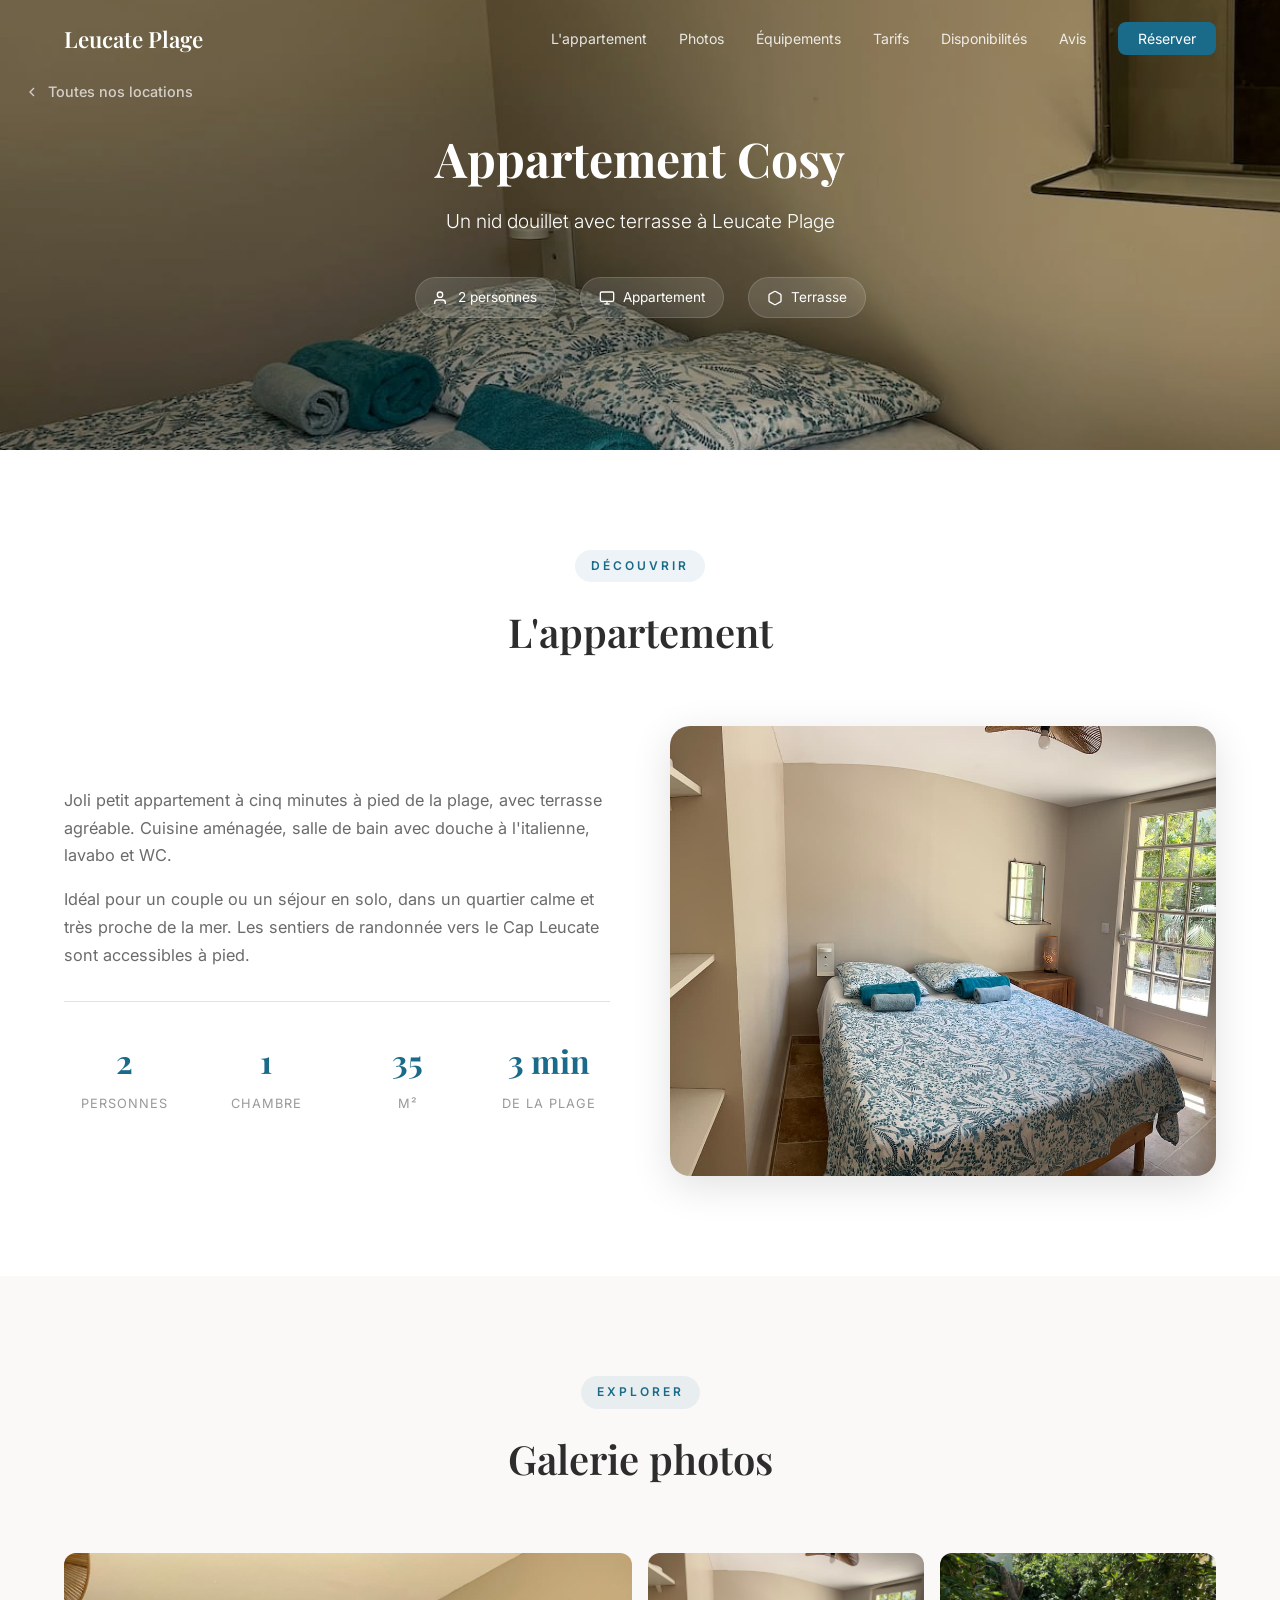
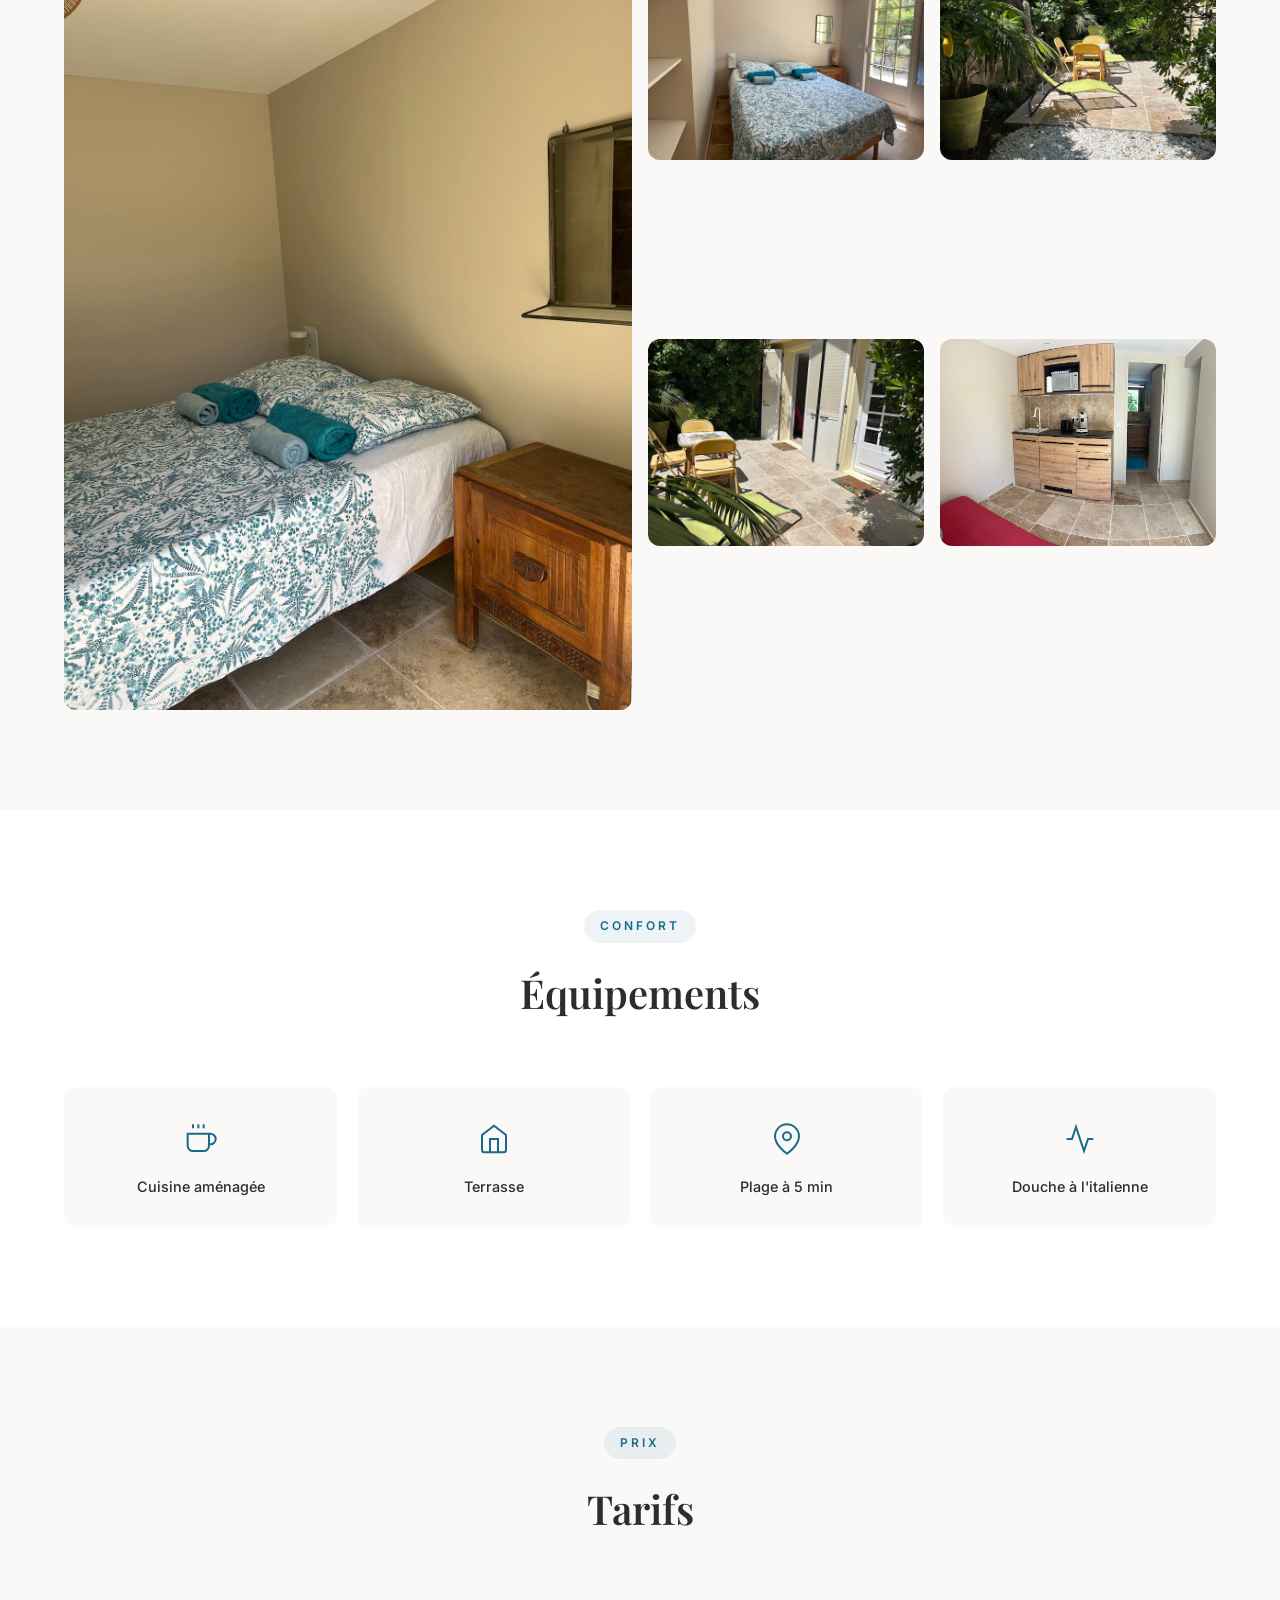
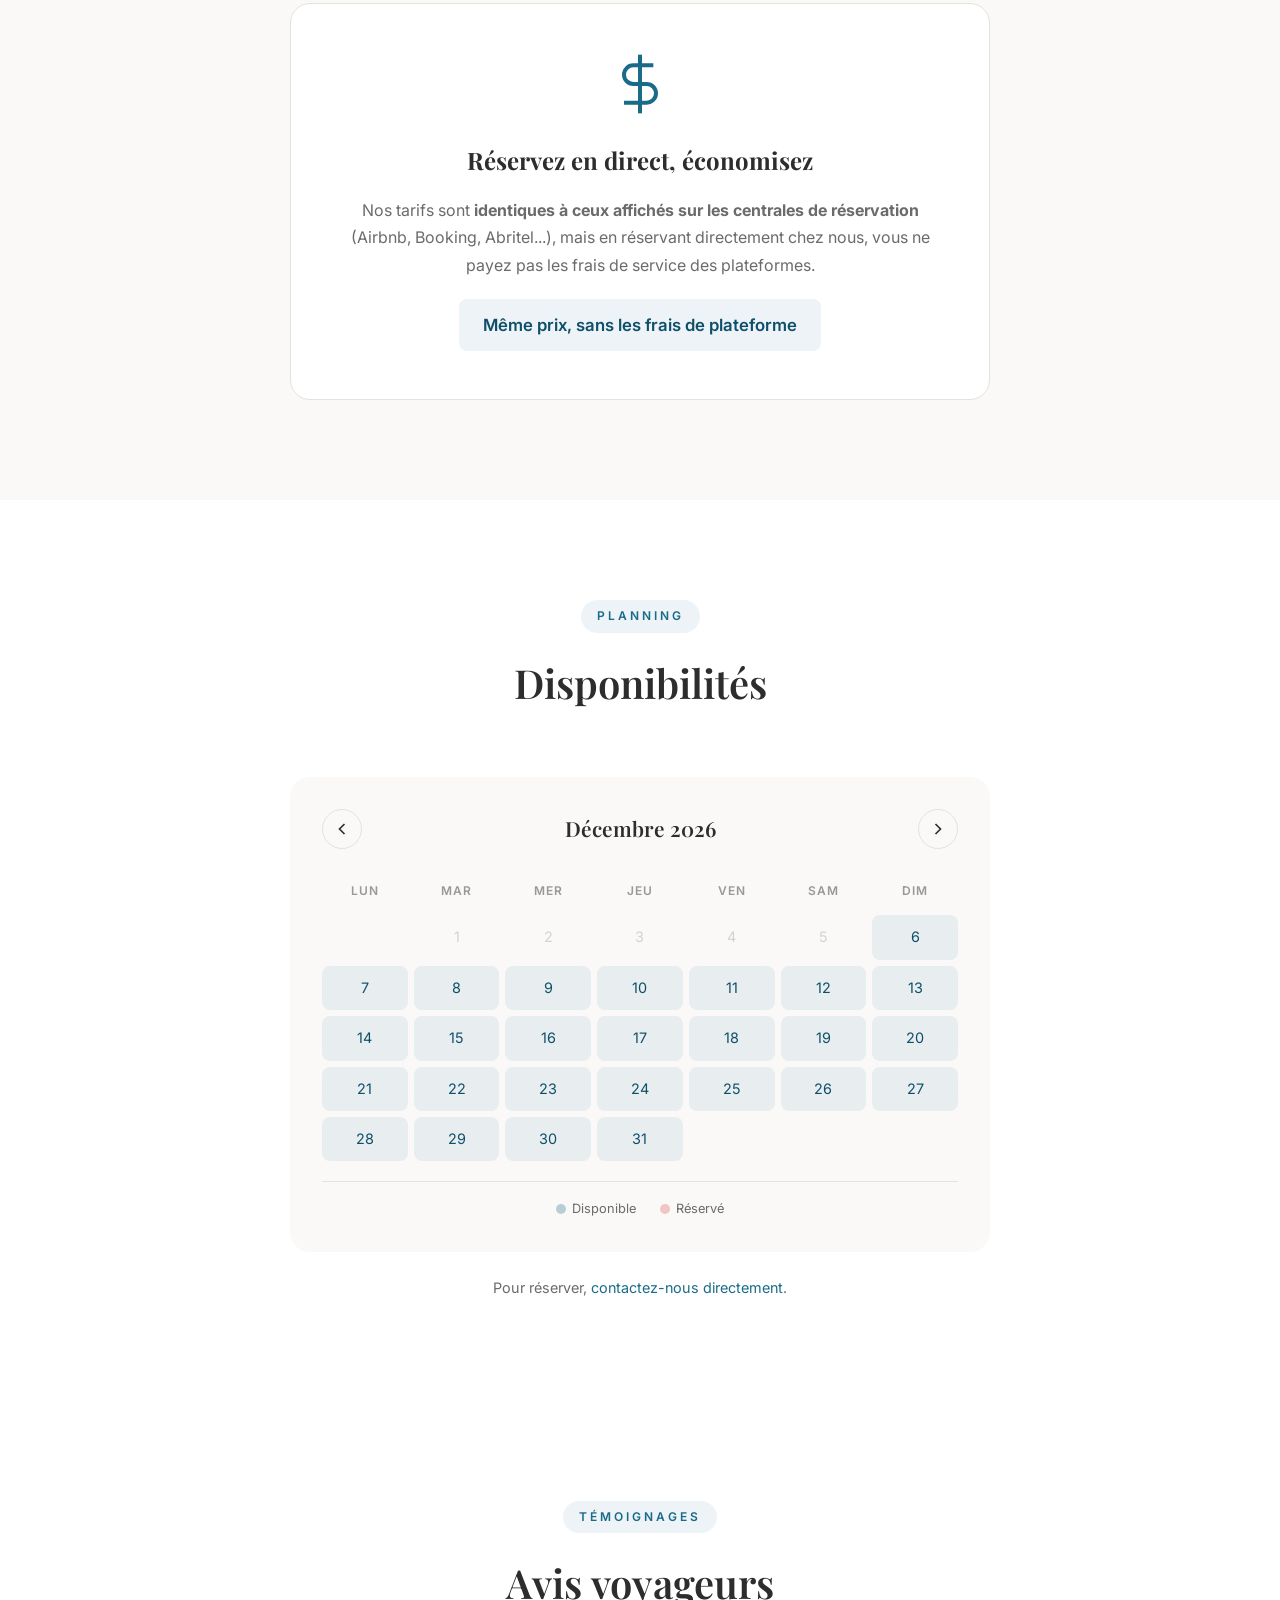
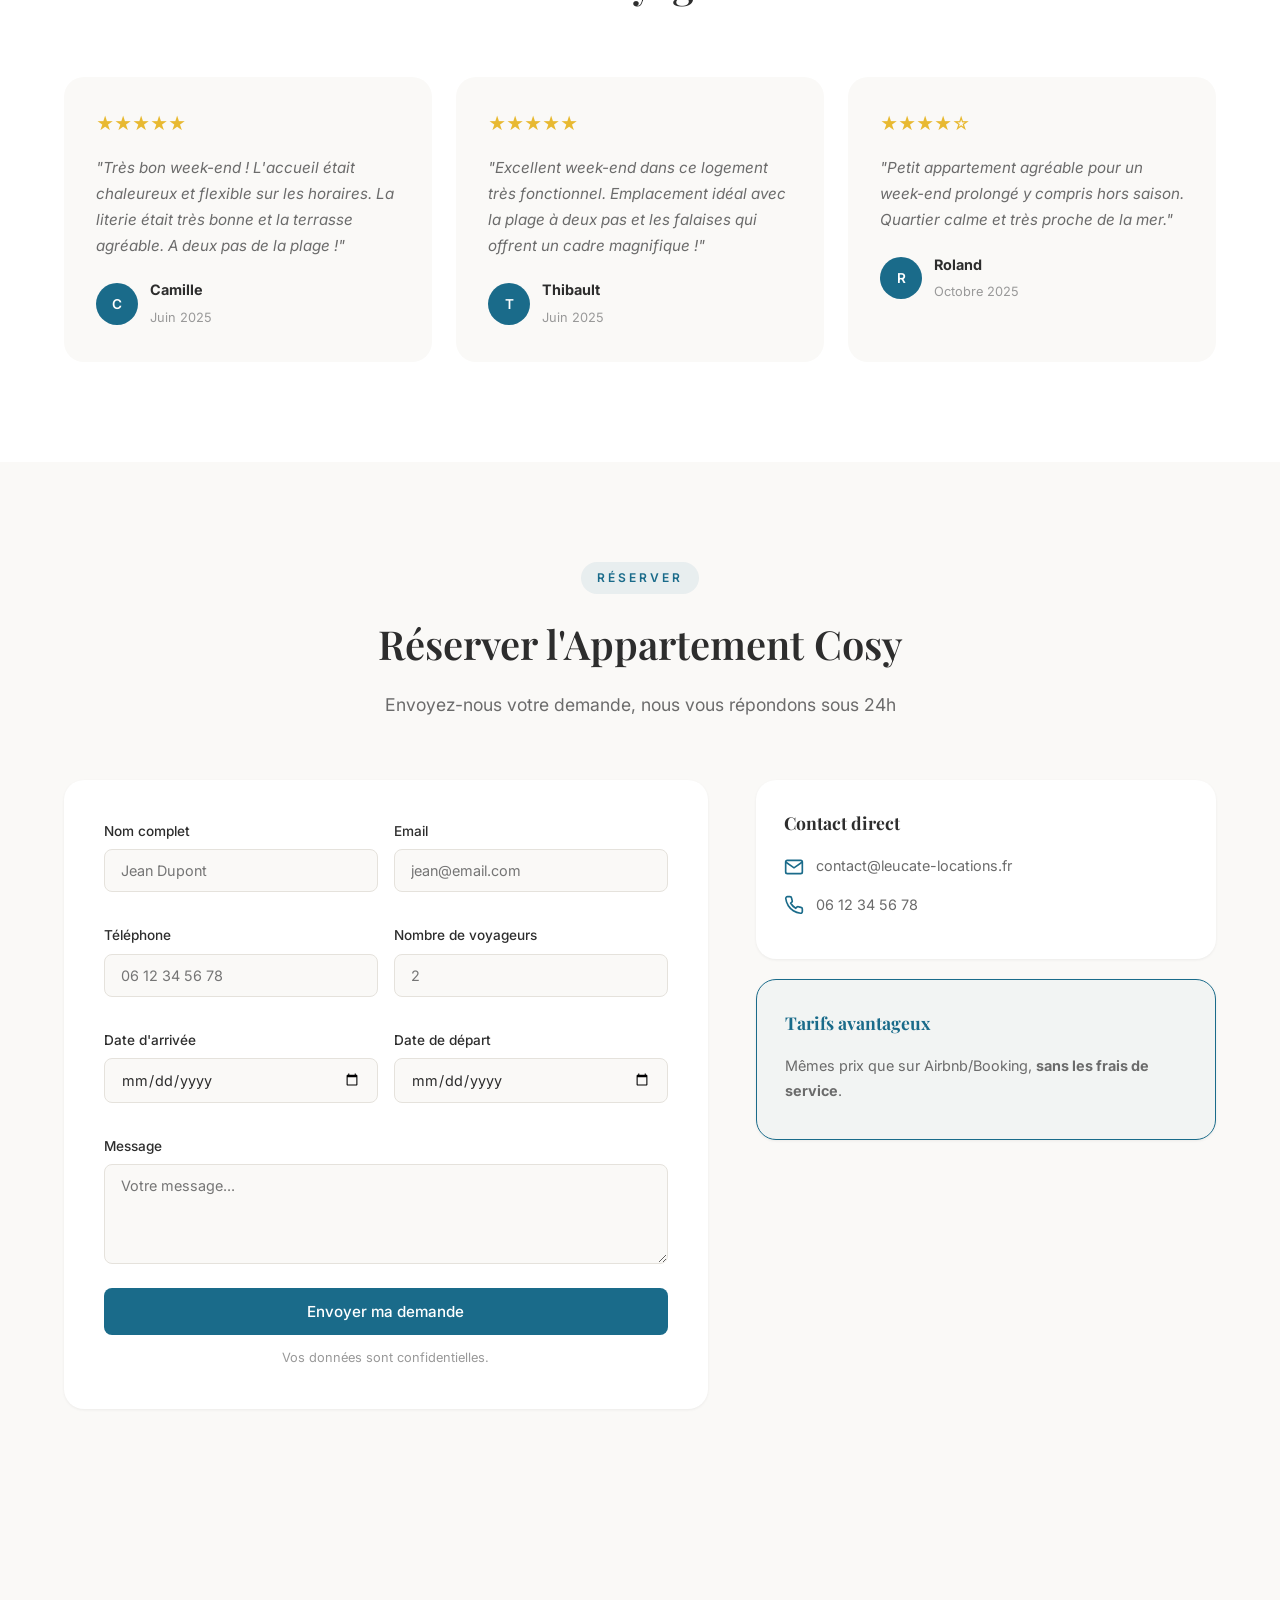
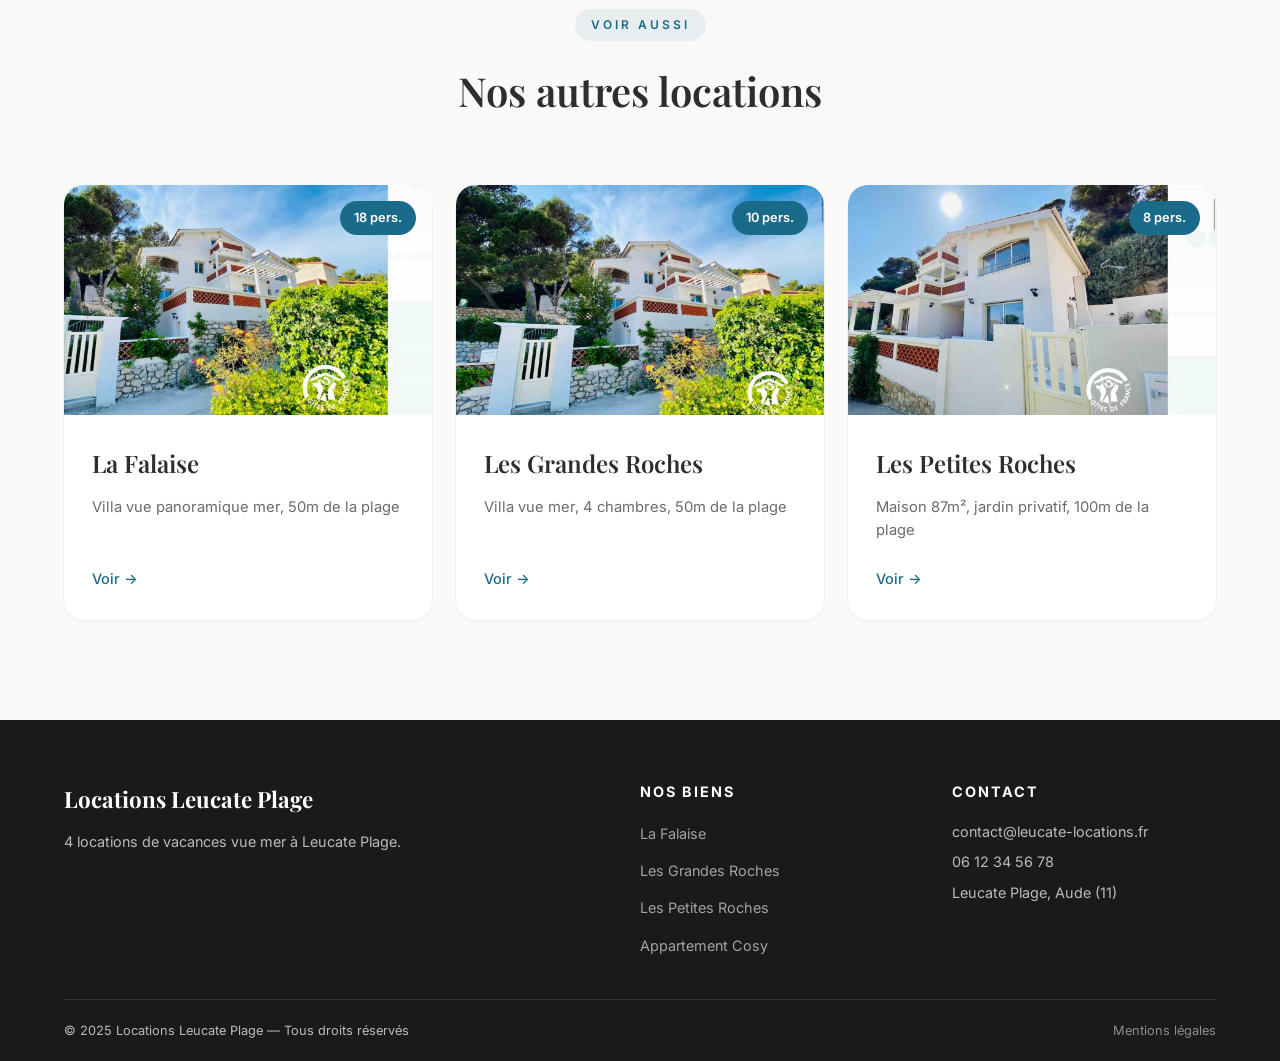
==== commit 60e10e94: "Ajout photos manquantes + correction mobile - Galeries complètes : La Falaise (14), Grandes Roches (" ====
--- a/appartement-cosy.html
+++ b/appartement-cosy.html
@@ -30,8 +30,8 @@
 
   <header class="hero hero-compact" id="hero" style="background-image: url('images/appart-cosy-1.jpg'); background-size: cover; background-position: center;">
     <div class="hero-overlay"></div>
+    <a href="index.html" class="back-link"><svg width="16" height="16" viewBox="0 0 24 24" fill="none" stroke="currentColor" stroke-width="2"><polyline points="15 18 9 12 15 6"/></svg> Toutes nos locations</a>
     <div class="hero-content">
-      <a href="index.html" class="back-link"><svg width="16" height="16" viewBox="0 0 24 24" fill="none" stroke="currentColor" stroke-width="2"><polyline points="15 18 9 12 15 6"/></svg> Toutes nos locations</a>
       <h1 class="hero-title">Appartement Cosy</h1>
       <p class="hero-subtitle">Un nid douillet avec terrasse à Leucate Plage</p>
       <div class="hero-badges">
--- a/css/style.css
+++ b/css/style.css
@@ -332,9 +332,10 @@
 
 /* ====== BACK LINK ====== */
 .back-link {
+  position: absolute; top: 80px; left: 24px; z-index: 3;
   display: inline-flex; align-items: center; gap: 8px;
   font-size: 0.9rem; font-weight: 500; color: rgba(255,255,255,0.7);
-  margin-bottom: 16px; transition: color var(--transition);
+  transition: color var(--transition);
 }
 .back-link:hover { color: var(--color-white); }
 .navbar.scrolled .back-link-nav { color: var(--color-text-light); }
@@ -393,6 +394,7 @@
   .nav-cta { text-align: center; width: 100%; display: block; margin-top: 12px; }
   .hero-title { font-size: 2.5rem; }
   .hero-compact .hero-title { font-size: 2rem; }
+  .back-link { font-size: 0.8rem; top: 70px; }
   .hero-subtitle { font-size: 1rem; }
   .hero-badges { gap: 12px; }
   .badge { font-size: 0.78rem; padding: 6px 14px; }
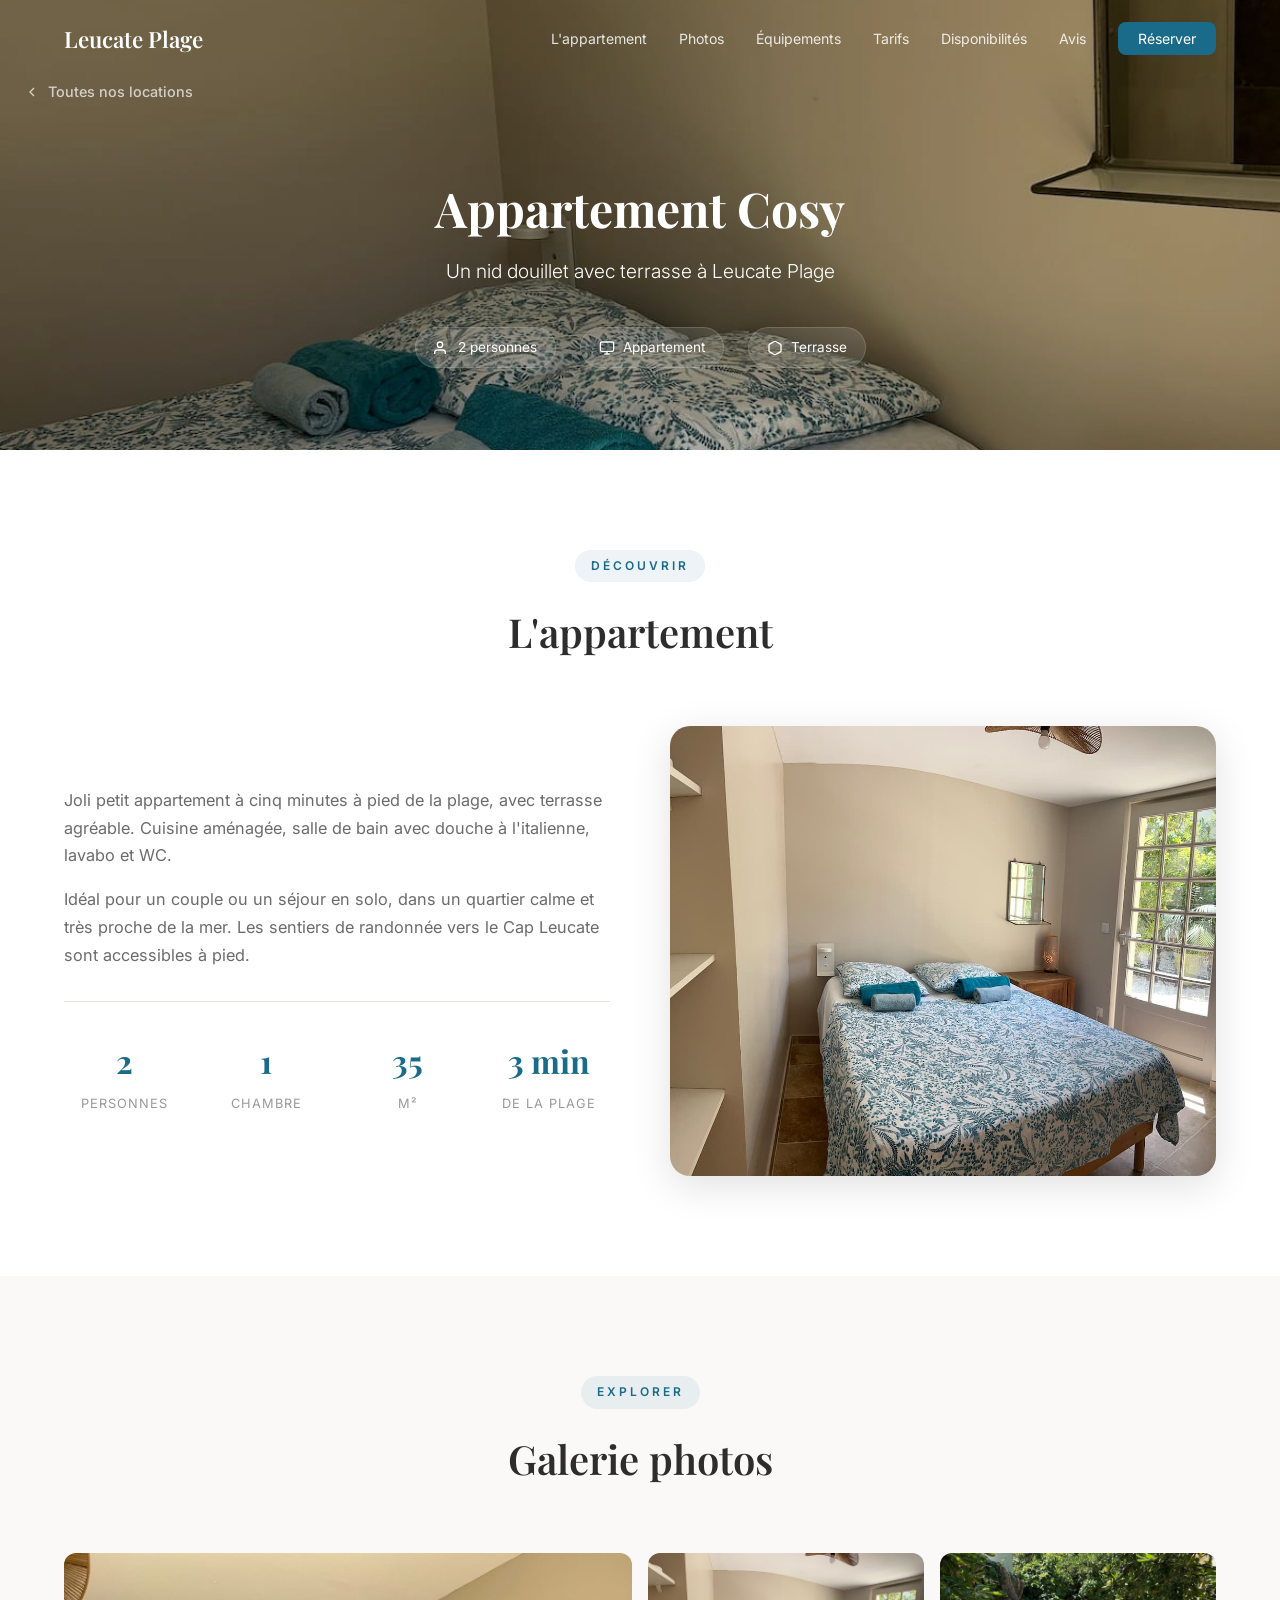
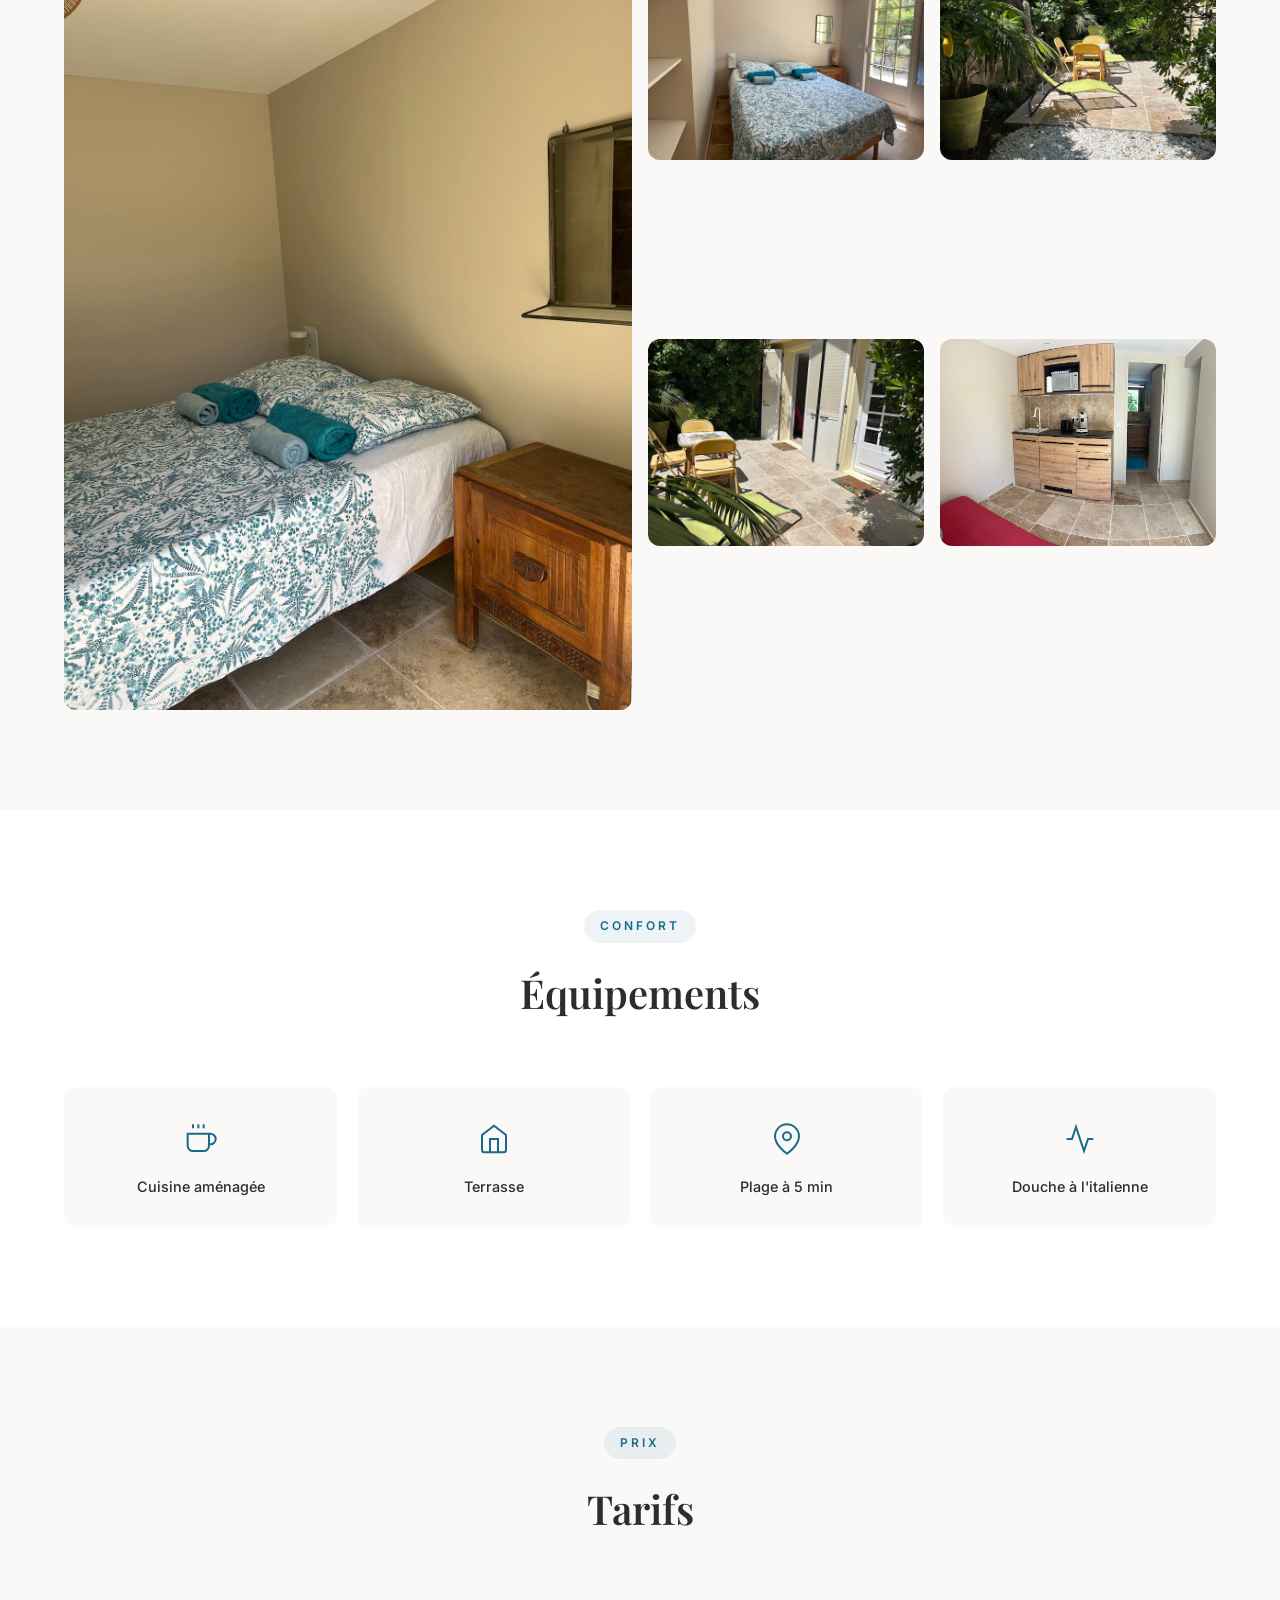
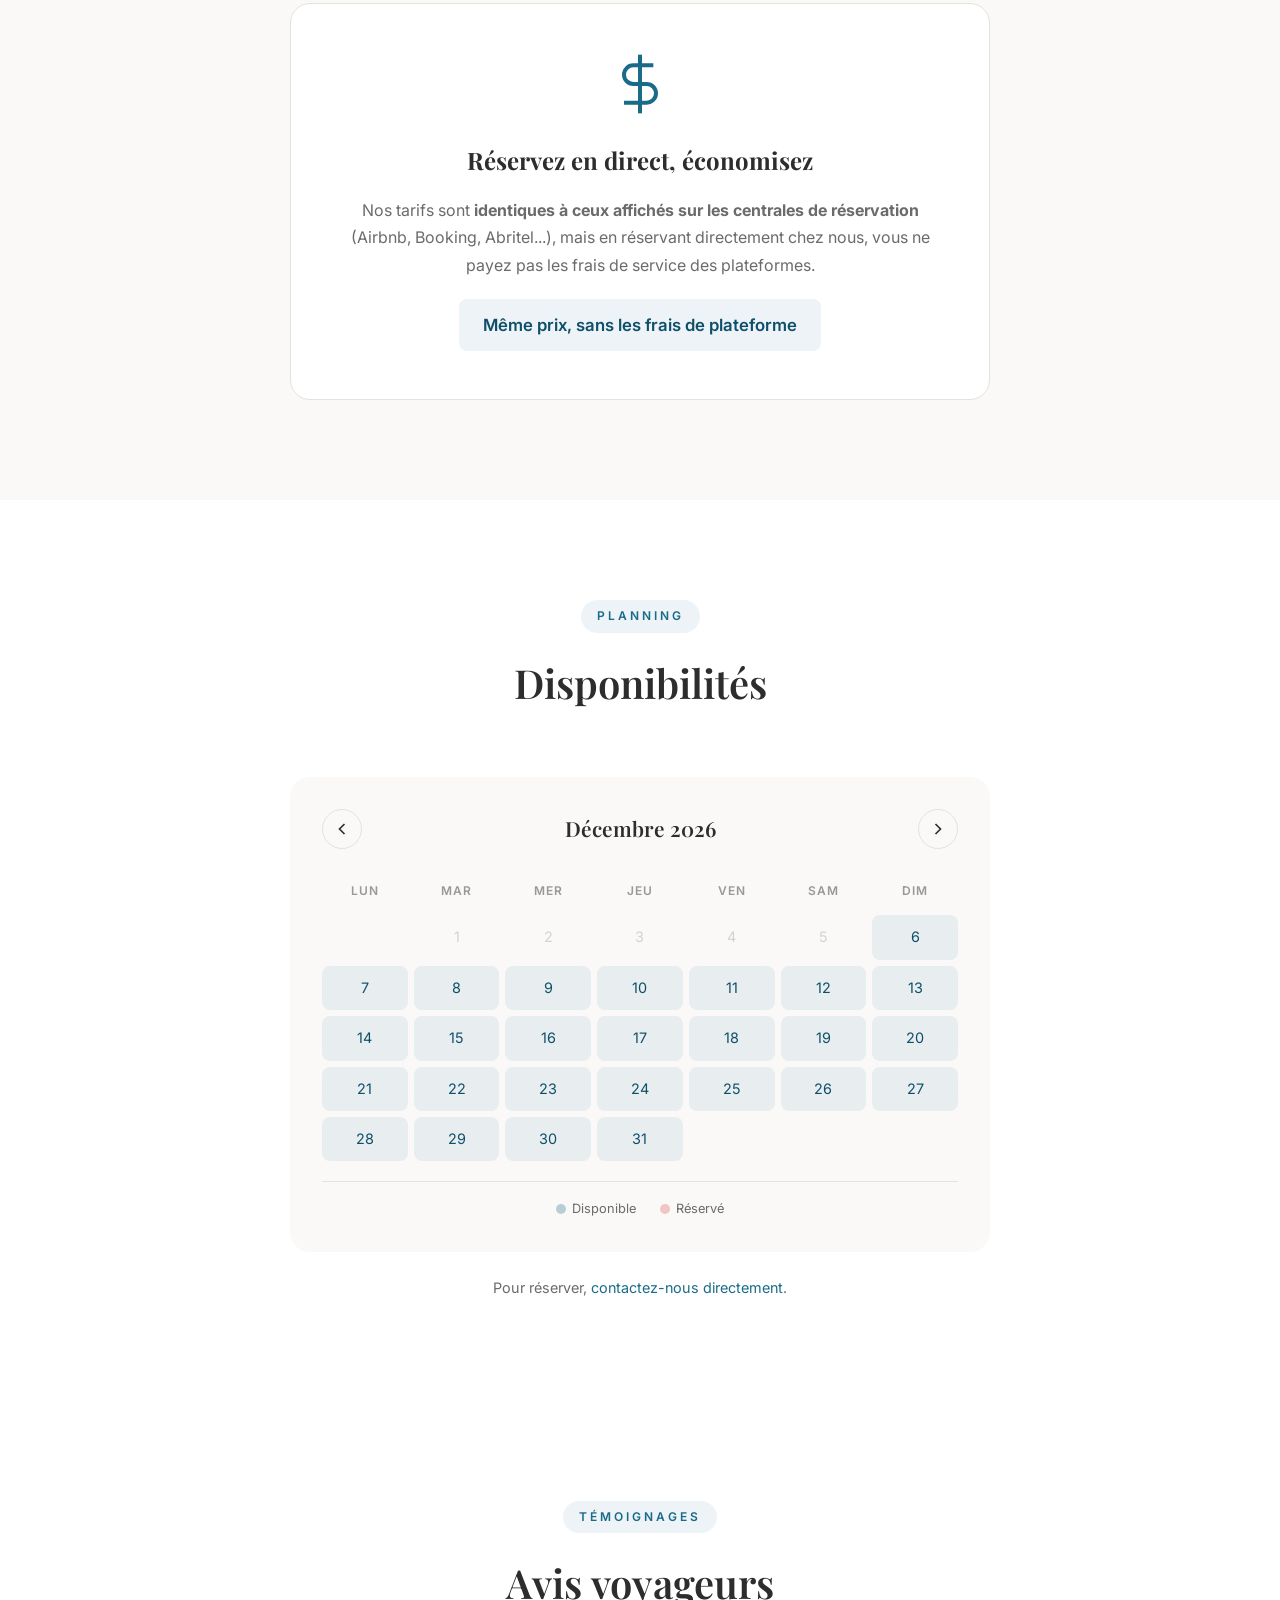
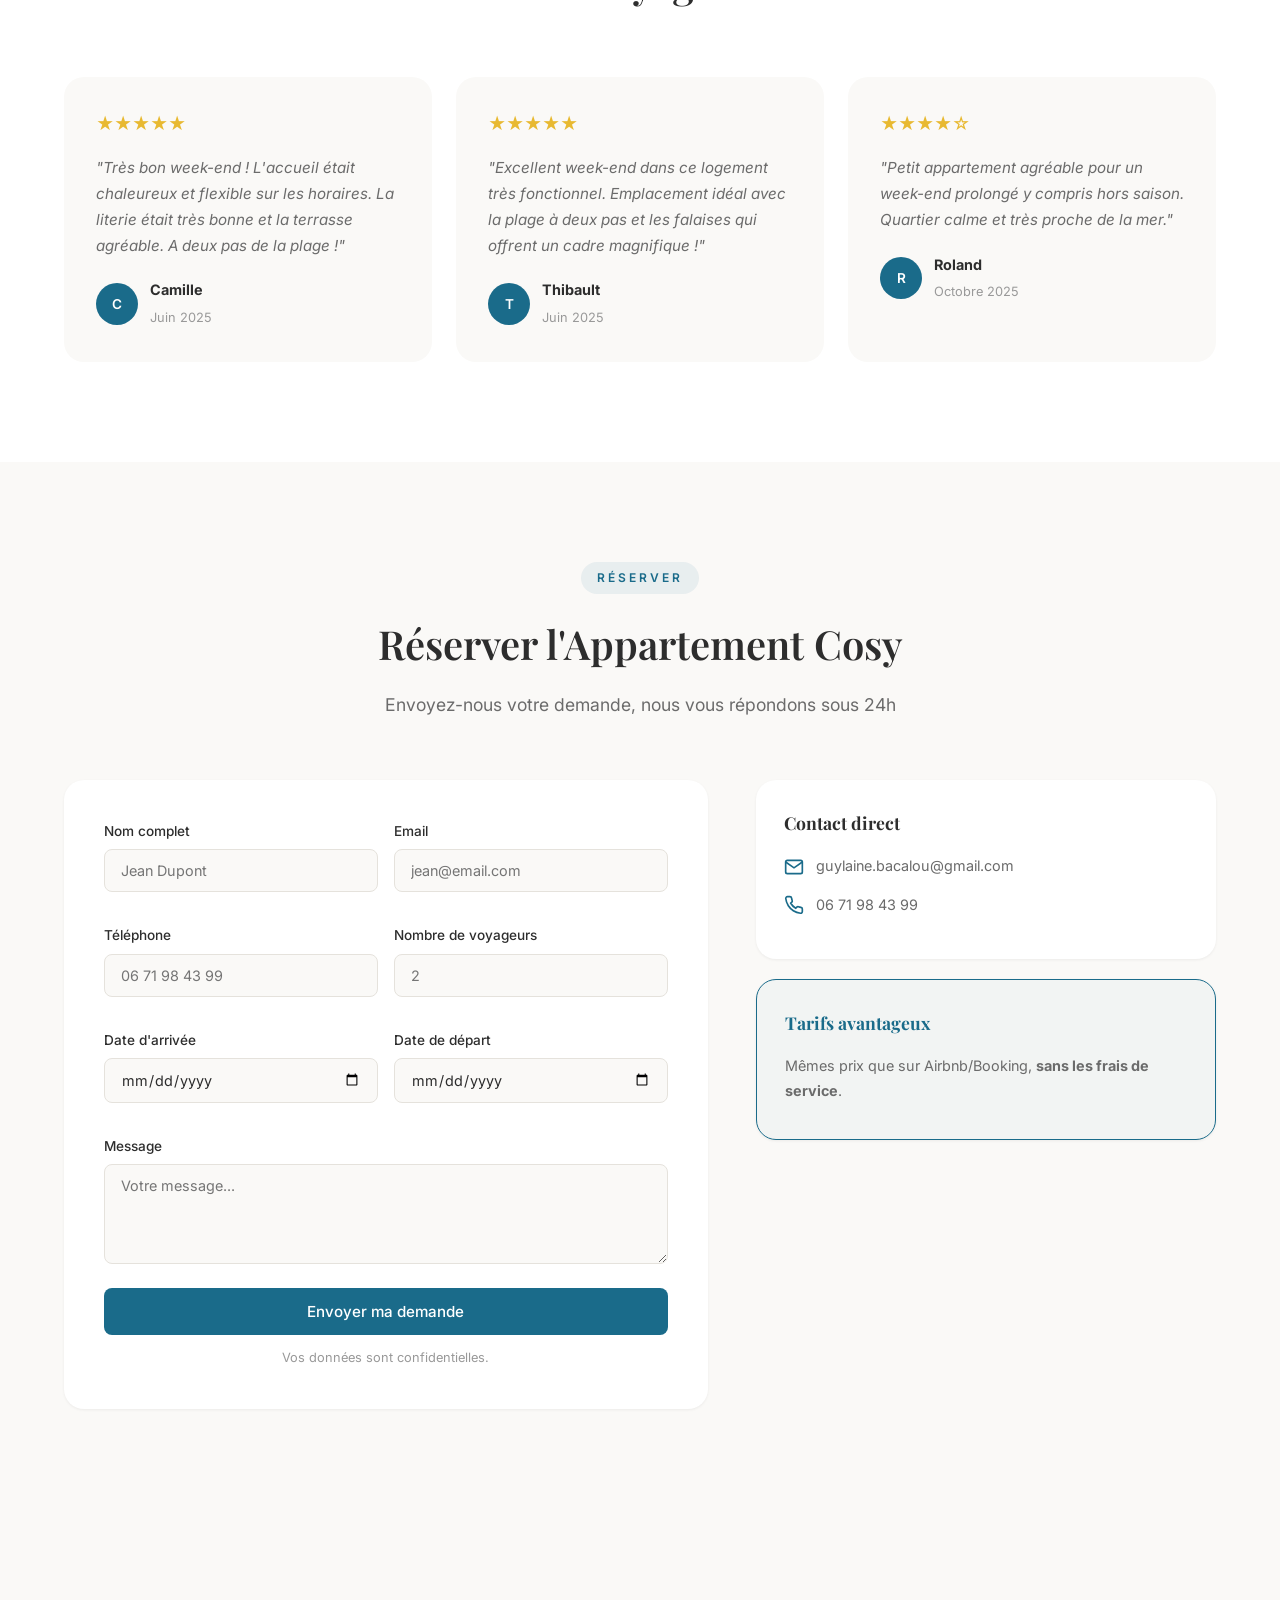
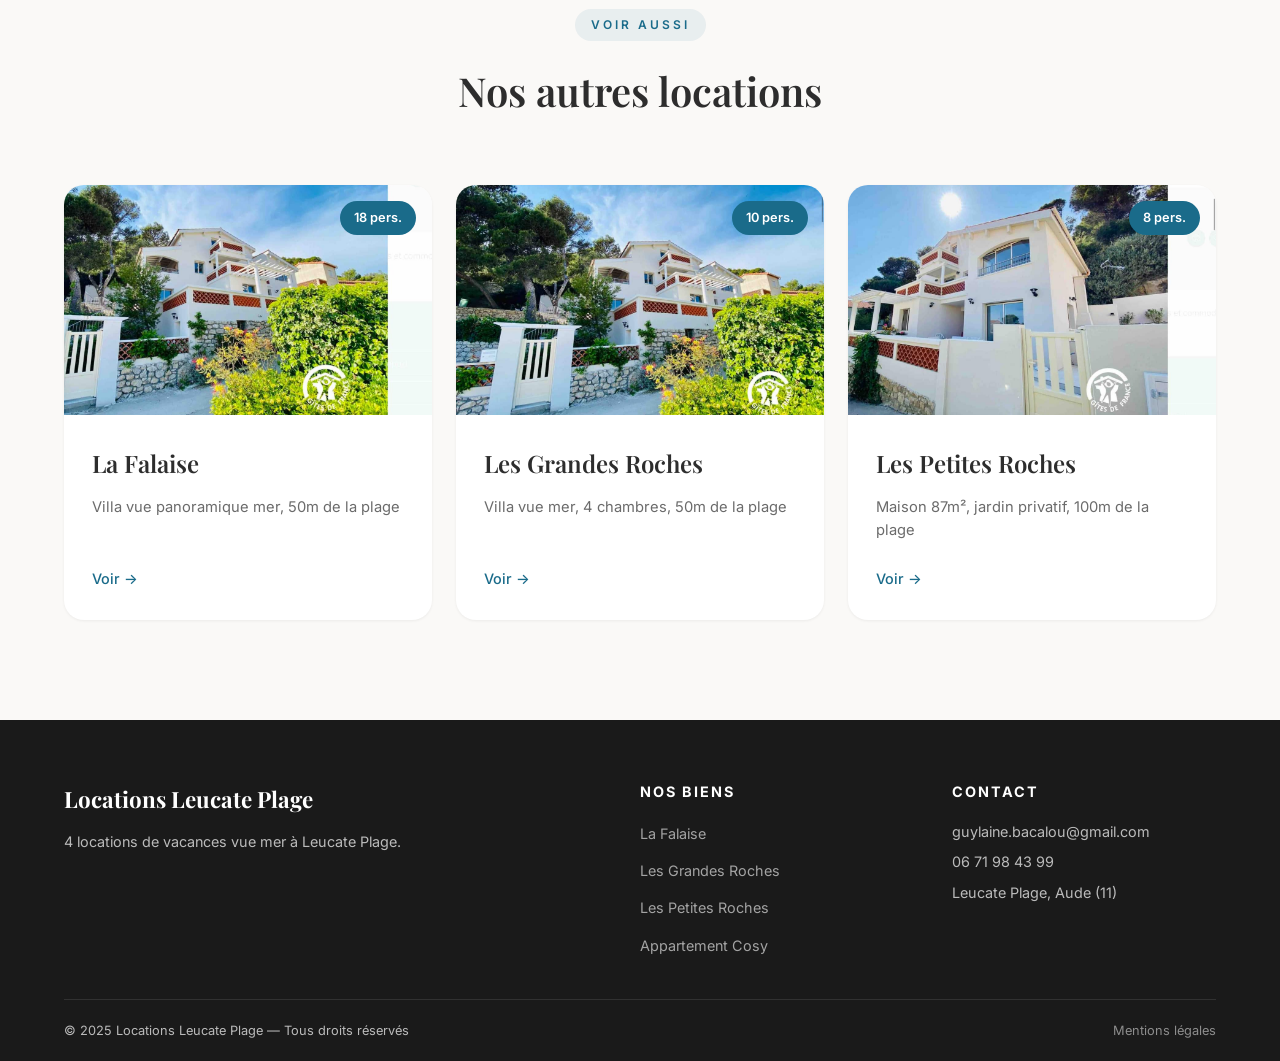
==== commit 917f1b76: "Mise à jour contact + fix superposition mobile - Email: guylaine.bacalou@gmail.com - Téléphone: 06 7" ====
--- a/appartement-cosy.html
+++ b/appartement-cosy.html
@@ -131,13 +131,13 @@
         <form class="contact-form" id="contactForm" action="#" method="POST">
           <input type="hidden" name="logement" value="Appartement Cosy">
           <div class="form-row"><div class="form-group"><label for="nom">Nom complet</label><input type="text" id="nom" name="nom" required placeholder="Jean Dupont"></div><div class="form-group"><label for="email">Email</label><input type="email" id="email" name="email" required placeholder="jean@email.com"></div></div>
-          <div class="form-row"><div class="form-group"><label for="telephone">Téléphone</label><input type="tel" id="telephone" name="telephone" placeholder="06 12 34 56 78"></div><div class="form-group"><label for="voyageurs">Nombre de voyageurs</label><input type="number" id="voyageurs" name="voyageurs" min="1" max="2" placeholder="2"></div></div>
+          <div class="form-row"><div class="form-group"><label for="telephone">Téléphone</label><input type="tel" id="telephone" name="telephone" placeholder="06 71 98 43 99"></div><div class="form-group"><label for="voyageurs">Nombre de voyageurs</label><input type="number" id="voyageurs" name="voyageurs" min="1" max="2" placeholder="2"></div></div>
           <div class="form-row"><div class="form-group"><label for="arrivee">Date d'arrivée</label><input type="date" id="arrivee" name="arrivee"></div><div class="form-group"><label for="depart">Date de départ</label><input type="date" id="depart" name="depart"></div></div>
           <div class="form-group"><label for="message">Message</label><textarea id="message" name="message" rows="4" placeholder="Votre message..."></textarea></div>
           <button type="submit" class="btn btn-primary btn-full">Envoyer ma demande</button><p class="form-note">Vos données sont confidentielles.</p>
         </form>
         <div class="contact-info">
-          <div class="contact-info-card"><h3>Contact direct</h3><div class="contact-detail"><svg width="20" height="20" viewBox="0 0 24 24" fill="none" stroke="currentColor" stroke-width="2"><path d="M4 4h16c1.1 0 2 .9 2 2v12c0 1.1-.9 2-2 2H4c-1.1 0-2-.9-2-2V6c0-1.1.9-2 2-2z"/><polyline points="22,6 12,13 2,6"/></svg><a href="mailto:contact@leucate-locations.fr">contact@leucate-locations.fr</a></div><div class="contact-detail"><svg width="20" height="20" viewBox="0 0 24 24" fill="none" stroke="currentColor" stroke-width="2"><path d="M22 16.92v3a2 2 0 0 1-2.18 2 19.79 19.79 0 0 1-8.63-3.07 19.5 19.5 0 0 1-6-6 19.79 19.79 0 0 1-3.07-8.67A2 2 0 0 1 4.11 2h3a2 2 0 0 1 2 1.72c.127.96.361 1.903.7 2.81a2 2 0 0 1-.45 2.11L8.09 9.91a16 16 0 0 0 6 6l1.27-1.27a2 2 0 0 1 2.11-.45c.907.339 1.85.573 2.81.7A2 2 0 0 1 22 16.92z"/></svg><a href="tel:+33612345678">06 12 34 56 78</a></div></div>
+          <div class="contact-info-card"><h3>Contact direct</h3><div class="contact-detail"><svg width="20" height="20" viewBox="0 0 24 24" fill="none" stroke="currentColor" stroke-width="2"><path d="M4 4h16c1.1 0 2 .9 2 2v12c0 1.1-.9 2-2 2H4c-1.1 0-2-.9-2-2V6c0-1.1.9-2 2-2z"/><polyline points="22,6 12,13 2,6"/></svg><a href="mailto:guylaine.bacalou@gmail.com">guylaine.bacalou@gmail.com</a></div><div class="contact-detail"><svg width="20" height="20" viewBox="0 0 24 24" fill="none" stroke="currentColor" stroke-width="2"><path d="M22 16.92v3a2 2 0 0 1-2.18 2 19.79 19.79 0 0 1-8.63-3.07 19.5 19.5 0 0 1-6-6 19.79 19.79 0 0 1-3.07-8.67A2 2 0 0 1 4.11 2h3a2 2 0 0 1 2 1.72c.127.96.361 1.903.7 2.81a2 2 0 0 1-.45 2.11L8.09 9.91a16 16 0 0 0 6 6l1.27-1.27a2 2 0 0 1 2.11-.45c.907.339 1.85.573 2.81.7A2 2 0 0 1 22 16.92z"/></svg><a href="tel:+33671984399">06 71 98 43 99</a></div></div>
           <div class="contact-info-card tarif-direct-card"><h3>Tarifs avantageux</h3><p>Mêmes prix que sur Airbnb/Booking, <strong>sans les frais de service</strong>.</p></div>
         </div>
       </div>
@@ -155,7 +155,7 @@
     </div>
   </section>
 
-  <footer class="footer"><div class="container"><div class="footer-grid"><div class="footer-brand"><h3>Locations Leucate Plage</h3><p>4 locations de vacances vue mer à Leucate Plage.</p></div><div class="footer-links"><h4>Nos biens</h4><ul><li><a href="la-falaise.html">La Falaise</a></li><li><a href="les-grandes-roches.html">Les Grandes Roches</a></li><li><a href="les-petites-roches.html">Les Petites Roches</a></li><li><a href="appartement-cosy.html">Appartement Cosy</a></li></ul></div><div class="footer-contact"><h4>Contact</h4><p>contact@leucate-locations.fr</p><p>06 12 34 56 78</p><p>Leucate Plage, Aude (11)</p></div></div><div class="footer-bottom"><p>&copy; 2025 Locations Leucate Plage — Tous droits réservés</p><a href="#" class="footer-legal">Mentions légales</a></div></div></footer>
+  <footer class="footer"><div class="container"><div class="footer-grid"><div class="footer-brand"><h3>Locations Leucate Plage</h3><p>4 locations de vacances vue mer à Leucate Plage.</p></div><div class="footer-links"><h4>Nos biens</h4><ul><li><a href="la-falaise.html">La Falaise</a></li><li><a href="les-grandes-roches.html">Les Grandes Roches</a></li><li><a href="les-petites-roches.html">Les Petites Roches</a></li><li><a href="appartement-cosy.html">Appartement Cosy</a></li></ul></div><div class="footer-contact"><h4>Contact</h4><p>guylaine.bacalou@gmail.com</p><p>06 71 98 43 99</p><p>Leucate Plage, Aude (11)</p></div></div><div class="footer-bottom"><p>&copy; 2025 Locations Leucate Plage — Tous droits réservés</p><a href="#" class="footer-legal">Mentions légales</a></div></div></footer>
 
   <script src="js/main.js"></script>
 </body>
--- a/css/style.css
+++ b/css/style.css
@@ -118,7 +118,7 @@
 .hero-scroll a:hover { color: var(--color-white); }
 
 /* Hero compact pour pages détail */
-.hero-compact { min-height: 50vh; }
+.hero-compact { min-height: 50vh; padding-top: 100px; }
 .hero-compact .hero-title { font-size: 3rem; }
 .hero-badges { display: flex; gap: 24px; justify-content: center; flex-wrap: wrap; animation: fadeInUp 0.8s ease 0.6s both; }
 .badge {
